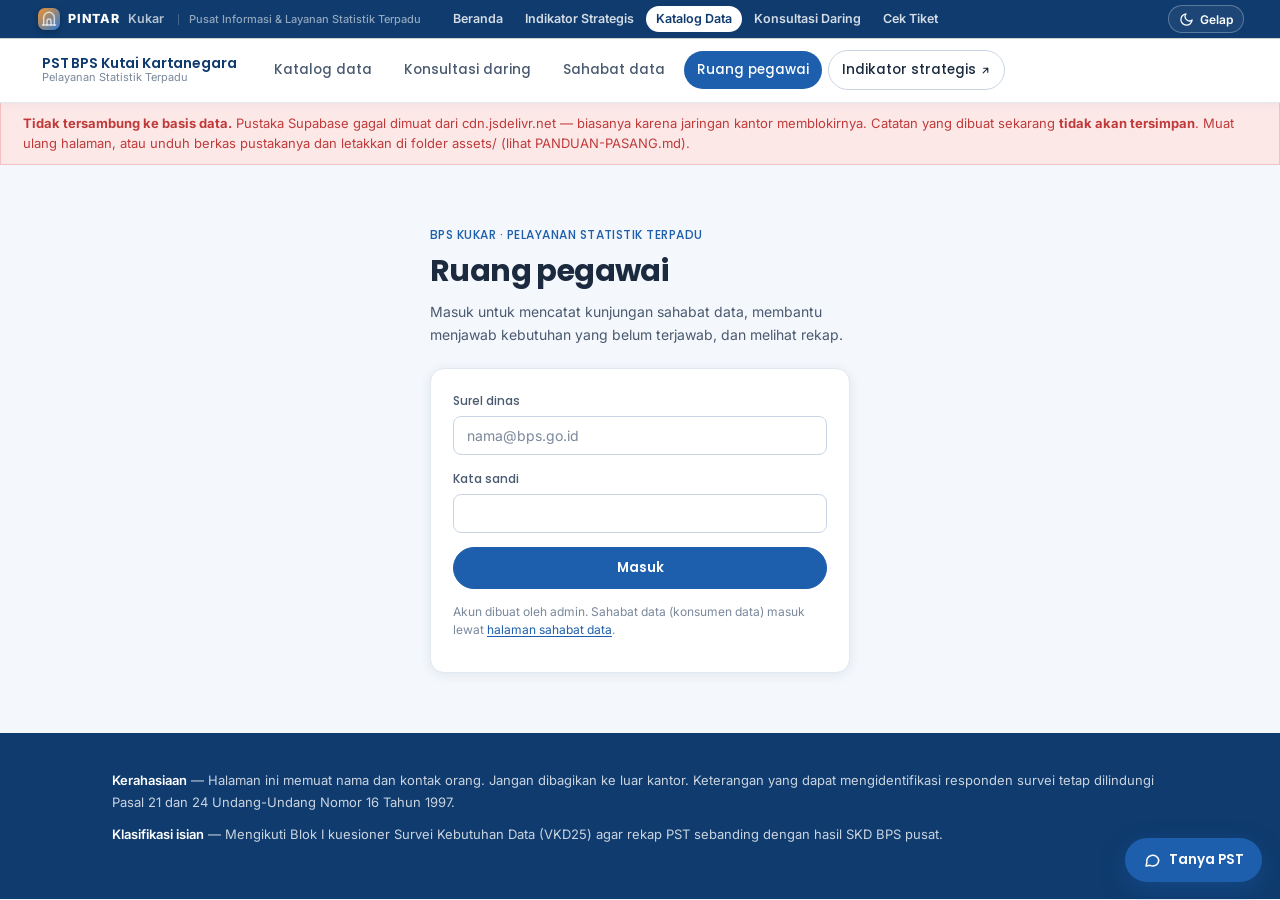
==== admin.html @ aadf6158 "Add files via upload Pembaruan 03 - PINTAR Kukar" ====
<!DOCTYPE html>
<html lang="id">
<head>
<meta charset="UTF-8">
<meta name="viewport" content="width=device-width, initial-scale=1">
<meta name="robots" content="noindex">
<title>Ruang Pegawai PST — BPS Kukar</title>
<link rel="icon" href="data:image/svg+xml,<svg xmlns='http://www.w3.org/2000/svg' viewBox='0 0 100 100'><rect width='100' height='100' rx='20' fill='%2316181C'/><rect x='22' y='26' width='56' height='13' rx='3' fill='%232F5FA8'/><rect x='22' y='44' width='56' height='13' rx='3' fill='%236B8FC9'/><rect x='22' y='62' width='36' height='13' rx='3' fill='%23A9BEDD'/></svg>">
<link rel="preconnect" href="https://fonts.googleapis.com">
<link rel="preconnect" href="https://fonts.gstatic.com" crossorigin>
<link rel="stylesheet" href="https://fonts.googleapis.com/css2?family=Poppins:wght@500;600;700&family=Inter:wght@400;500;600&family=JetBrains+Mono:wght@400;500&display=swap">
<script src="assets/pintar.js" data-situs="pegawai"></script>
<link rel="stylesheet" href="assets/theme.css">
<style>
.tabs { display:flex; gap:4px; background:var(--panel); border:1px solid var(--line); border-radius:999px; padding:4px; margin:22px 0 22px; flex-wrap:wrap; box-shadow:var(--bayang); width:fit-content; max-width:100%; }
.tabs button {
  font-family:var(--f-disp); font-size:13px; font-weight:500; padding:8px 16px; border-radius:999px;
  background:transparent; border:0; color:var(--ink-2); cursor:pointer; transition:.15s; white-space:nowrap;
}
.tabs button:hover { color:var(--biru); background:var(--biru-wash); }
.tabs button[aria-selected="true"] { color:#fff; background:var(--biru); font-weight:600; }
.panel[hidden] { display:none; }

.cocok { border:1px solid var(--line); border-radius:var(--r-s); background:var(--sunk); margin-top:8px; overflow:hidden; }
.cocok__i { padding:10px 12px; border-bottom:1px solid var(--line); font-size:13px; display:flex; gap:10px; align-items:baseline; flex-wrap:wrap; background:var(--panel); }
.cocok__i:last-child { border-bottom:0; }
.cocok__n { font-weight:600; color:var(--ink); }
.cocok__a { font-size:12px; color:var(--biru); font-weight:500; text-decoration:none; }
.cocok__a:hover { text-decoration:underline; }
.cocok__meta { font-size:11px; color:var(--ink-3); }
.chips { display:flex; flex-wrap:wrap; gap:6px; margin-top:7px; }
.chip { display:inline-flex; gap:6px; align-items:center; font-size:12.5px; border:1px solid var(--line-2); border-radius:999px; padding:4px 10px; background:var(--biru-wash); color:var(--biru-tua); }
.chip button { background:none; border:0; color:var(--ink-3); cursor:pointer; font-size:14px; line-height:1; padding:0; }
.chip button:hover { color:var(--s-tidak); }

.tiketbox { border:1px solid #BFE6CD; background:var(--s-ada-bg); border-radius:var(--r); padding:20px 22px; margin-bottom:18px; box-shadow:var(--bayang); }
.tiketbox .k { font-family:var(--f-mono); font-size:1.6rem; font-weight:500; color:var(--s-ada); letter-spacing:.04em; }
.tiketbox p { margin:6px 0 0; font-size:13px; color:var(--s-ada); }

.qa { border:1px solid var(--line); background:var(--panel); border-radius:var(--r); margin-bottom:12px; box-shadow:var(--bayang); overflow:hidden; }
.qa__h { padding:14px 16px; cursor:pointer; display:flex; gap:12px; align-items:flex-start; }
.qa__h:hover { background:var(--sunk); }
.qa__t { font-weight:600; font-size:14.5px; color:var(--ink); flex:1; line-height:1.4; }
.qa__m { font-size:11.5px; color:var(--ink-3); margin-top:4px; font-weight:400; }
.qa__b { display:none; padding:0 16px 16px; border-top:1px solid var(--line); }
.qa.is-open .qa__b { display:block; }
.jwb { border-left:3px solid var(--line-2); border-radius:0 var(--r-s) var(--r-s) 0; padding:11px 14px; margin-top:12px; font-size:13.5px; color:var(--ink-2); background:var(--sunk); }
.jwb.is-best { border-left-color:var(--s-ada); background:var(--s-ada-bg); }
.jwb__m { font-size:11.5px; color:var(--ink-3); margin-bottom:5px; }

.bar { display:flex; align-items:center; gap:10px; margin-bottom:7px; font-size:13px; }
.bar__l { width:210px; flex-shrink:0; color:var(--ink-2); overflow:hidden; text-overflow:ellipsis; white-space:nowrap; }
.bar__t { flex:1; background:var(--sunk); height:14px; border-radius:999px; position:relative; overflow:hidden; }
.bar__f { background:linear-gradient(90deg,var(--biru),var(--biru-2)); height:100%; border-radius:999px; }
.bar__n { font-size:12px; color:var(--ink-3); width:34px; text-align:right; font-variant-numeric:tabular-nums; }

.rank { display:flex; align-items:center; gap:14px; padding:14px 18px; border-bottom:1px solid var(--line); }
.rank:last-child { border-bottom:0; }
.rank__no { font-family:var(--f-disp); font-size:1.3rem; font-weight:700; color:var(--ink-3); width:30px; font-variant-numeric:tabular-nums; }
.rank__nm { flex:1; }
.rank__nm b { display:block; color:var(--ink); font-size:14.5px; font-family:var(--f-disp); font-weight:600; }
.rank__nm span { font-size:11.5px; color:var(--ink-3); }
.rank__p { font-family:var(--f-disp); font-size:1.4rem; font-weight:700; color:var(--biru); font-variant-numeric:tabular-nums; }
.rank:nth-child(1) .rank__no { color:var(--oranye); }
.rank:nth-child(1) .rank__p { color:var(--oranye); }

.masuk { max-width:420px; margin:60px auto; }
.kon { border:1px solid var(--line); background:var(--panel); border-radius:var(--r); box-shadow:var(--bayang); padding:13px 15px; margin-bottom:10px; cursor:pointer; display:grid; grid-template-columns:1fr auto; gap:6px 12px; transition:.15s; }
.kon:hover { border-color:var(--biru); }
.kon.is-on { border-color:var(--biru); box-shadow:0 0 0 3px var(--biru-wash); }
.kon__w { font-family:var(--f-disp); font-size:12.5px; color:var(--biru-tua); font-weight:600; }
.kon__n { font-size:14px; font-weight:600; }
.kon__m { font-size:12px; color:var(--ink-3); grid-column:1/-1; }
@media (max-width:700px){ .bar__l { width:120px; } }

/* ---- tab Indikator (penyunting isi situs indikator strategis) ---- */
.ind-wrap { display:grid; grid-template-columns:240px minmax(0,1fr); gap:14px; align-items:start; }
.ind-wrap > * { min-width:0; }
.ind-nav { display:flex; flex-direction:column; gap:2px; margin-top:12px; }
.ind-nav__grup { font-family:var(--f-disp); font-size:11px; font-weight:600; letter-spacing:.05em; text-transform:uppercase; color:var(--ink-3); margin:10px 0 4px; }
.ind-nav__b { text-align:left; background:transparent; border:0; border-radius:8px; padding:7px 10px; font:500 13px var(--f-ui); color:var(--ink-2); cursor:pointer; }
.ind-nav__b:hover { background:var(--sunk); color:var(--ink); }
.ind-nav__b.is-on { background:var(--biru); color:#fff; font-weight:600; }
.ind-tbl td { padding:6px 6px; vertical-align:top; }
.ind-tbl th { padding:8px 6px; }
.ind-tbl .ind-in { min-width:110px; padding:6px 8px; font-size:13px; }
.ind-tbl textarea.ind-in { min-width:220px; min-height:54px; }
.ind-tbl .ind-in--angka { min-width:84px; text-align:right; font-variant-numeric:tabular-nums; }
.ind-tbl select.ind-in { min-width:110px; padding-right:28px; background-position:calc(100% - 12px) 13px,calc(100% - 7px) 13px; }
.ind-no { color:var(--ink-3); font-size:12px; font-variant-numeric:tabular-nums; padding-top:12px !important; }
.ind-aksi { white-space:nowrap; }
.ind-aksi button { width:26px; height:26px; border-radius:6px; border:1px solid var(--line-2); background:var(--panel); color:var(--ink-2); cursor:pointer; margin-right:3px; font-size:13px; line-height:1; }
.ind-aksi button:hover { border-color:var(--biru); color:var(--biru); }
.ind-aksi button:last-child:hover { border-color:var(--s-tidak); color:var(--s-tidak); }
.ind-warna { display:inline-flex; align-items:center; gap:6px; }
.ind-warna input { width:36px; height:30px; padding:2px; border:1px solid var(--line-2); border-radius:6px; background:var(--panel); }
.ind-warna code { font-size:11px; color:var(--ink-3); }
.ind-baris { display:flex; gap:12px; align-items:flex-start; padding:12px 0; border-bottom:1px solid var(--line); }
.ind-baris .ind-no { padding-top:26px !important; width:22px; }
.ind-pas { display:grid; gap:6px; }
.ind-pas__b { display:grid; grid-template-columns:1fr 1.4fr 26px; gap:6px; align-items:start; }
.ind-pas__b button { width:26px; height:26px; border-radius:6px; border:1px solid var(--line-2); background:var(--panel); color:var(--ink-2); cursor:pointer; }
.ind-pas__b textarea.ind-in { min-height:44px; }
.ind-simpan { position:sticky; bottom:12px; z-index:5; background:var(--panel); border:1px solid var(--line); border-radius:var(--r); padding:12px 176px 12px 16px; margin-top:14px; box-shadow:var(--bayang-2); display:flex; gap:10px; align-items:center; flex-wrap:wrap; }
.ind-simpan input { flex:1; min-width:220px; }
.ind-kotor { font-size:12px; color:var(--s-mohon); font-weight:600; }
.ind-riw { display:grid; grid-template-columns:44px 1fr auto; gap:10px; align-items:center; padding:9px 0; border-bottom:1px solid var(--line); font-size:13px; }
.ind-riw span { color:var(--ink-2); font-size:12.5px; }
.ind-riw i { color:var(--ink-3); }
@media (max-width:900px){ .ind-wrap { grid-template-columns:minmax(0,1fr); } .ind-nav { flex-direction:row; flex-wrap:wrap; } .ind-nav__grup { flex-basis:100%; } .ind-simpan { padding-right:16px; bottom:70px; } }
</style>
</head>
<body>
<div id="navbar"></div>
<div id="spanduk"></div>

<div class="wrap wrap--wide">

  <!-- ============ LOGIN ============ -->
  <section id="scMasuk" hidden>
    <div class="masuk">
      <div class="head" style="padding:0 0 22px">
        <div class="head__kicker">BPS Kukar · Pelayanan Statistik Terpadu</div>
        <h1 style="font-size:1.9rem">Ruang pegawai</h1>
        <p style="font-size:14px">Masuk untuk mencatat kunjungan sahabat data, membantu menjawab kebutuhan yang belum terjawab, dan melihat rekap.</p>
      </div>
      <div class="card">
        <div id="msgMasuk"></div>
        <form id="formMasuk">
          <div class="field"><label class="fl" for="mEmail">Surel dinas</label>
            <input type="email" id="mEmail" required autocomplete="username" placeholder="nama@bps.go.id"></div>
          <div class="field"><label class="fl" for="mSandi">Kata sandi</label>
            <input type="password" id="mSandi" required autocomplete="current-password"></div>
          <button class="btn" style="width:100%" type="submit">Masuk</button>
        </form>
        <p class="field__hint" style="margin-top:14px">Akun dibuat oleh admin. Sahabat data (konsumen data) masuk lewat <a class="lnk" href="sahabat.html">halaman sahabat data</a>.</p>
      </div>
    </div>
  </section>

  <!-- ============ RUANG PEGAWAI ============ -->
  <section id="scRuang" hidden>
    <header class="head" style="padding:34px 0 0">
      <div class="head__kicker">Pelayanan Statistik Terpadu · <span id="hariIni"></span></div>
      <h1 style="font-size:2.1rem">Ruang pegawai</h1>
    </header>

    <div class="tabs" role="tablist">
      <button role="tab" data-p="pCatat"   aria-selected="true">Catat kunjungan</button>
      <button role="tab" data-p="pTiket"   aria-selected="false">Daftar tiket</button>
      <button role="tab" data-p="pTanya"   aria-selected="false">Papan tanya</button>
      <button role="tab" data-p="pKonsul"  aria-selected="false">Konsultasi daring</button>
      <button role="tab" data-p="pIndikator" aria-selected="false">Indikator</button>
      <button role="tab" data-p="pRekap"   aria-selected="false">Rekap kebutuhan</button>
      <button role="tab" data-p="pPeringkat" aria-selected="false">Peringkat petugas</button>
      <button role="tab" data-p="pProfil"  aria-selected="false">Profil saya</button>
    </div>

    <!-- ---- catat kunjungan ---- -->
    <div class="panel" id="pCatat">
      <div id="hasilTiket"></div>
      <div id="msgCatat"></div>
      <form id="formCatat">
        <div class="grid grid--2">
          <div class="card">
            <div class="card__title">Kebutuhan sahabat data</div>
            <div class="field">
              <label class="fl" for="cKebutuhan">Apa yang diminta</label>
              <textarea id="cKebutuhan" required placeholder="Tulis apa adanya, misal: minta jumlah penduduk miskin per kecamatan tahun 2024 untuk skripsi"></textarea>
              <div class="field__hint">Ketik di sini — katalog akan menampilkan ragam data yang cocok beserta status dan tautannya.</div>
            </div>
            <div id="cocokan"></div>
            <div class="field" style="margin-top:14px">
              <label class="fl">Ragam data yang dirujuk</label>
              <div class="chips" id="chipKatalog"></div>
              <div class="field__hint" id="chipKosong">Klik “rujuk” pada hasil pencocokan di atas untuk menandai ragam datanya.</div>
            </div>
            <div class="field">
              <label class="fl" for="cLayanan">Jenis layanan yang digunakan</label>
              <div class="checks" id="cLayanan"></div>
            </div>
            <div class="grid grid--2" style="gap:12px">
              <div class="field"><label class="fl" for="cStatus">Hasil pelayanan</label>
                <select id="cStatus"></select></div>
              <div class="field"><label class="fl" for="cSarana">Sarana layanan</label>
                <select id="cSarana"></select></div>
            </div>
            <div class="field"><label class="fl" for="cHasil">Catatan petugas</label>
              <textarea id="cHasil" style="min-height:60px" placeholder="Apa yang sudah diberikan atau dijelaskan, atau apa yang masih kurang"></textarea></div>
            <label style="display:flex;gap:8px;align-items:flex-start;font-size:13px;color:var(--ink-2)">
              <input type="checkbox" id="cSurat" style="margin-top:3px;width:auto"> Memerlukan surat permintaan resmi
            </label>
          </div>

          <div class="card">
            <div class="card__title">Profil sahabat data</div>
            <div class="field"><label class="fl" for="cNama">Nama</label><input type="text" id="cNama" required></div>
            <div class="grid grid--2" style="gap:12px">
              <div class="field"><label class="fl" for="cHp">Nomor HP</label>
                <input type="tel" id="cHp" placeholder="08xxxxxxxxxx">
                <div class="field__hint">Dipakai sahabat data untuk memeriksa status tiketnya.</div></div>
              <div class="field"><label class="fl" for="cEmail">Surel</label><input type="email" id="cEmail"></div>
            </div>
            <div class="grid grid--2" style="gap:12px">
              <div class="field"><label class="fl" for="cJk">Jenis kelamin</label><select id="cJk"></select></div>
              <div class="field"><label class="fl" for="cPendidikan">Pendidikan tertinggi</label><select id="cPendidikan"></select></div>
            </div>
            <div class="field"><label class="fl" for="cPekerjaan">Pekerjaan utama</label><select id="cPekerjaan"></select></div>
            <div class="field"><label class="fl" for="cKategori">Kategori instansi</label><select id="cKategori"></select></div>
            <div class="field"><label class="fl" for="cInstansi">Nama instansi / kampus</label><input type="text" id="cInstansi"></div>
            <div class="field"><label class="fl" for="cPemanfaatan">Pemanfaatan utama</label><select id="cPemanfaatan"></select></div>
          </div>
        </div>

        <div class="btnrow" style="margin-top:16px">
          <button class="btn" type="submit" id="btnSimpan">Simpan &amp; terbitkan kode tiket</button>
          <button class="btn btn--ghost" type="reset">Kosongkan</button>
        </div>
      </form>
    </div>

    <!-- ---- daftar tiket ---- -->
    <div class="panel" id="pTiket" hidden>
      <div class="btnrow" style="margin-bottom:14px">
        <select id="fStatus" style="width:auto;min-width:210px"></select>
        <input type="search" id="fCari" placeholder="Cari nama, instansi, kebutuhan, kode tiket" style="width:auto;flex:1;min-width:220px">
      </div>
      <div id="msgTiket"></div>
      <div class="card" style="padding:0"><div class="tbl-scroll"><table class="tbl" id="tblTiket"></table></div></div>
      <div id="detailTiket" style="margin-top:14px"></div>
    </div>

    <!-- ---- papan tanya ---- -->
    <div class="panel" id="pTanya" hidden>
      <div class="grid grid--2" style="align-items:start">
        <div>
          <h2 class="sec">Pertanyaan yang menunggu jawaban</h2>
          <p class="sec__note">Kebutuhan yang tidak bisa dijawab di meja PST diangkat ke sini. Menjawab dan mendapat tanda “paling membantu” menambah poin keaktifan.</p>
          <div id="daftarTanya"></div>
        </div>
        <div class="card">
          <div class="card__title">Angkat pertanyaan baru</div>
          <div id="msgTanya"></div>
          <form id="formTanya">
            <div class="field"><label class="fl" for="tJudul">Pertanyaannya</label>
              <input type="text" id="tJudul" required placeholder="Apakah ada data panjang jalan per desa?"></div>
            <div class="field"><label class="fl" for="tIsi">Latar belakang</label>
              <textarea id="tIsi" placeholder="Siapa yang meminta, untuk apa, dan apa yang sudah dicoba"></textarea></div>
            <div class="field"><label class="fl" for="tTopik">Topik</label><select id="tTopik"></select></div>
            <div class="field"><label class="fl" for="tTiket">Kaitkan dengan tiket</label><select id="tTiket"></select></div>
            <button class="btn" type="submit" style="width:100%">Kirim ke papan</button>
          </form>
        </div>
      </div>
    </div>

    <!-- ---- konsultasi daring ---- -->
    <div class="panel" id="pKonsul" hidden>
      <div class="grid grid--2" style="align-items:start">
        <div>
          <div class="btnrow" style="margin-bottom:14px">
            <select id="kfStatus" style="width:auto;min-width:220px"></select>
            <span class="countline" id="kfHitung"></span>
          </div>
          <div id="msgKon"></div>
          <div id="daftarKon"></div>
        </div>
        <div>
          <div id="detailKon"></div>
          <div class="card" id="kotakJadwalkan">
            <div class="card__title">Jadwalkan langsung (sahabat data menelepon / datang)</div>
            <div id="msgJadwalkan"></div>
            <form id="formJadwalkan">
              <div class="grid grid--2" style="gap:12px">
                <div class="field"><label class="fl" for="jNama">Nama</label><input type="text" id="jNama" required></div>
                <div class="field"><label class="fl" for="jHp">Nomor HP</label><input type="tel" id="jHp" required></div>
              </div>
              <div class="field"><label class="fl" for="jKebutuhan">Kebutuhan</label><textarea id="jKebutuhan" required style="min-height:56px"></textarea></div>
              <div class="grid grid--3" style="gap:12px">
                <div class="field"><label class="fl" for="jTopik">Topik</label><select id="jTopik"></select></div>
                <div class="field"><label class="fl" for="jTanggal">Tanggal</label><input type="date" id="jTanggal" required></div>
                <div class="field"><label class="fl" for="jJam">Jam</label><select id="jJam"></select></div>
              </div>
              <button class="btn btn--sm" type="submit">Simpan permintaan</button>
              <div class="field__hint" style="margin-top:8px">Pegawai boleh menjadwalkan untuk hari ini sekalipun (sahabat data paling cepat besok); aturan hari kerja dan jam sesi tetap berlaku. Narasumber ditetapkan setelah tersimpan.</div>
            </form>
          </div>
        </div>
      </div>
    </div>

    <!-- ---- indikator strategis ---- -->
    <div class="panel" id="pIndikator" hidden>
      <h2 class="sec">Isi situs Indikator Strategis</h2>
      <p class="sec__note">Semua angka, grafik, dan teks di situs <a class="lnk" href="/indikator-strategis-bpskukar/" target="_blank" rel="noopener">Indikator Strategis Kukar</a> disunting di sini.
        Perubahan diterbitkan begitu disimpan; setiap simpanan menjadi versi yang bisa dipulihkan.</p>
      <div class="ind-wrap">
        <aside class="card" style="padding:14px 14px 10px">
          <div id="indStatus"></div>
          <div class="ind-nav" id="indNav"></div>
          <div class="btnrow" style="margin-top:14px;gap:6px">
            <button type="button" class="btn btn--ghost btn--sm" id="indPratinjau" title="Buka situs indikator dengan isi yang sedang disunting (belum terbit)">Pratinjau</button>
            <button type="button" class="btn btn--ghost btn--sm" id="indRiwayatBtn">Riwayat versi</button>
            <button type="button" class="btn btn--ghost btn--sm" id="indAwal" title="Muat isi dari assets/data.js situs indikator">Muat dari berkas awal</button>
            <button type="button" class="btn btn--ghost btn--sm" id="indUnduh">Unduh JSON</button>
            <label class="btn btn--ghost btn--sm" style="cursor:pointer">Unggah JSON<input type="file" id="indUnggah" accept="application/json,.json" hidden></label>
          </div>
        </aside>
        <div>
          <div id="indMsg"></div>
          <div id="indRiwayat" class="card" hidden style="margin-bottom:14px"></div>
          <div class="card" id="indEditor"><div class="empty">Memuat…</div></div>
          <div class="ind-simpan">
            <input type="text" id="indCatatan" placeholder="Catatan perubahan (mis. koreksi P0 2025 sesuai rilis Juli)" maxlength="300">
            <span class="ind-kotor" id="indKotor" hidden>Ada perubahan belum disimpan</span>
            <button type="button" class="btn btn--ghost btn--sm" id="indBatal">Buang perubahan</button>
            <button type="button" class="btn btn--sm" id="indSimpan" disabled>Simpan &amp; terbitkan</button>
          </div>
        </div>
      </div>
    </div>

    <!-- ---- profil saya ---- -->
    <div class="panel" id="pProfil" hidden>
      <div class="grid grid--2" style="align-items:start">
        <div class="card">
          <div class="card__title">Keahlian & sarana konsultasi</div>
          <p class="sec__note">Dipakai untuk menyarankan narasumber saat ada permintaan konsultasi. Tautan Zoom pribadi (Personal Meeting Room) otomatis terisi saat Anda ditetapkan sebagai narasumber.</p>
          <div id="msgProfil"></div>
          <form id="formProfil">
            <div class="field"><label class="fl">Topik yang saya kuasai</label><div class="checks" id="prKeahlian"></div></div>
            <div class="field"><label class="fl" for="prZoom">Tautan Zoom pribadi</label><input type="url" id="prZoom" placeholder="https://zoom.us/j/1234567890?pwd=…">
              <div class="field__hint">Zoom → Profile → Personal Meeting ID → salin tautan undangannya.</div></div>
            <div class="grid grid--2" style="gap:12px">
              <div class="field"><label class="fl" for="prHp">Nomor HP (WhatsApp)</label><input type="tel" id="prHp"></div>
              <div class="field"><label class="fl" for="prJabatan">Jabatan</label><input type="text" id="prJabatan"></div>
            </div>
            <button class="btn btn--sm" type="submit">Simpan profil</button>
          </form>
        </div>
        <div class="card">
          <div class="card__title">Ringkasan saya</div>
          <div id="ringkasSaya"></div>
        </div>
      </div>
    </div>

    <!-- ---- rekap ---- -->
    <div class="panel" id="pRekap" hidden>
      <div class="summary" style="margin-bottom:20px">
        <div><div class="n" id="rTotal">0</div><div class="l">kunjungan tercatat</div></div>
        <div><div class="n ada" id="rSelesai">0</div><div class="l">selesai di tempat</div></div>
        <div><div class="n mohon" id="rProses">0</div><div class="l">masih berjalan</div></div>
        <div><div class="n prov" id="rBulan">0</div><div class="l">bulan ini</div></div>
      </div>
      <div class="grid grid--2" style="align-items:start">
        <div class="card"><div class="card__title">Kebutuhan data terbanyak</div><div id="rTopik"></div></div>
        <div class="card"><div class="card__title">Asal sahabat data</div><div id="rInstansi"></div></div>
        <div class="card"><div class="card__title">Tujuan pemanfaatan</div><div id="rGuna"></div></div>
        <div class="card"><div class="card__title">Jenis layanan</div><div id="rLayanan"></div></div>
        <div class="card"><div class="card__title">Kunjungan per bulan</div><div id="rBulanan"></div></div>
        <div class="card"><div class="card__title">Ragam data paling sering diminta</div><div id="rKatalog"></div></div>
      </div>
      <div class="card" style="margin-top:14px">
        <div class="card__title">Bahan penyiapan data</div>
        <div id="rSaran"></div>
      </div>
      <div class="btnrow" style="margin-top:14px">
        <button class="btn btn--ghost btn--sm" id="btnUnduh">Unduh rekap (CSV)</button>
      </div>
    </div>

    <!-- ---- peringkat ---- -->
    <div class="panel" id="pPeringkat" hidden>
      <h2 class="sec">Papan peringkat petugas PST</h2>
      <p class="sec__note">Poin dihitung dari: mencatat kunjungan (2), mengangkat pertanyaan (1), menjawab (3), jawaban ditandai paling membantu (7), menuntaskan tiket tertunda (5).</p>
      <div class="card" style="padding:0" id="papanPeringkat"></div>
    </div>
  </section>

  <footer class="colophon">
    <p><b>Kerahasiaan</b> &mdash; Halaman ini memuat nama dan kontak orang. Jangan dibagikan ke luar kantor.
      Keterangan yang dapat mengidentifikasi responden survei tetap dilindungi Pasal 21 dan 24 Undang-Undang Nomor 16 Tahun 1997.</p>
    <p><b>Klasifikasi isian</b> &mdash; Mengikuti Blok I kuesioner Survei Kebutuhan Data (VKD25) agar rekap PST sebanding dengan hasil SKD BPS pusat.</p>
  </footer>
</div>

<script src="https://cdn.jsdelivr.net/npm/@supabase/supabase-js@2/dist/umd/supabase.js"></script>
<script src="assets/config.js"></script>
<script src="assets/katalog.js"></script>
<script src="assets/cari.js"></script>
<script src="assets/pengetahuan.js"></script>
<script src="assets/app.js"></script>
<script src="assets/admin.js"></script>
<script src="assets/indikator-admin.js"></script>
<script src="assets/chat.js"></script>
</body>
</html>
---- assets/theme.css ----
/* ============================================================================
   Sistem tampilan bersama — gaya portal PST BPS (pst.bps.go.id)
   Dipakai index.html, konsultasi.html, sahabat.html, admin.html
   Nama kelas dipertahankan agar seluruh skrip tetap bekerja.
   ========================================================================== */

:root {
  /* palet BPS: biru utama, biru tua, aksen oranye & hijau dari logo */
  --biru:      #1D5FAD;
  --biru-2:    #2E7BD6;
  --biru-tua:  #0F3B6E;
  --biru-wash: #E9F1FB;
  --oranye:    #F0932B;
  --hijau:     #2E9E5B;
  --teal:      #1897A6;

  --bg:      #F4F7FB;
  --panel:   #FFFFFF;
  --sunk:    #EEF3F9;
  --line:    #E1E8F0;
  --line-2:  #C9D5E3;

  --ink:   #1B2A3F;
  --ink-2: #4A5A70;
  --ink-3: #7A889B;

  --link:      var(--biru);
  --link-wash: var(--biru-wash);

  --s-ada:      #1F8A4C; --s-ada-bg:   #E3F5EA;
  --s-mohon:    #B4690E; --s-mohon-bg: #FFF1DD;
  --s-tidak:    #C03A3A; --s-tidak-bg: #FDE8E8;
  --s-lain:     #5B6878; --s-lain-bg:  #EDF1F5;
  --s-prov:     #1D5FAD; --s-prov-bg:  #E9F1FB;

  --r:   14px;           /* radius kartu */
  --r-s: 8px;            /* radius kendali */
  --bayang:   0 2px 12px rgba(15,59,110,.08);
  --bayang-2: 0 8px 28px rgba(15,59,110,.14);

  --f-disp: "Poppins", "Inter", system-ui, sans-serif;
  --f-ui:   "Inter", "Poppins", system-ui, -apple-system, sans-serif;
  --f-mono: "JetBrains Mono", ui-monospace, Consolas, monospace;
}
@media (prefers-color-scheme: dark) { :root:not([data-theme="light"]) {
  --bg:#0F1A2A; --panel:#172436; --sunk:#1E2D42; --line:#2A3B52; --line-2:#3A4F6B;
  --ink:#E8EEF6; --ink-2:#B3C0D1; --ink-3:#8494AA;
  --biru:#5B9DE8; --biru-2:#7AB4F2; --biru-tua:#0B1E36; --biru-wash:#1B2E48;
  --link:#7AB4F2; --link-wash:#1B2E48;
  --s-ada:#5FD08F; --s-ada-bg:#173626; --s-mohon:#F0B35C; --s-mohon-bg:#3A2A10;
  --s-tidak:#F08A8A; --s-tidak-bg:#3A1C1C; --s-lain:#A3B0C2; --s-lain-bg:#25334A;
  --s-prov:#7AB4F2; --s-prov-bg:#1B2E48;
  --bayang:0 2px 12px rgba(0,0,0,.35); --bayang-2:0 8px 28px rgba(0,0,0,.5);
} }
:root[data-theme="dark"] {
  --bg:#0F1A2A; --panel:#172436; --sunk:#1E2D42; --line:#2A3B52; --line-2:#3A4F6B;
  --ink:#E8EEF6; --ink-2:#B3C0D1; --ink-3:#8494AA;
  --biru:#5B9DE8; --biru-2:#7AB4F2; --biru-tua:#0B1E36; --biru-wash:#1B2E48;
  --link:#7AB4F2; --link-wash:#1B2E48;
  --s-ada:#5FD08F; --s-ada-bg:#173626; --s-mohon:#F0B35C; --s-mohon-bg:#3A2A10;
  --s-tidak:#F08A8A; --s-tidak-bg:#3A1C1C; --s-lain:#A3B0C2; --s-lain-bg:#25334A;
  --s-prov:#7AB4F2; --s-prov-bg:#1B2E48;
  --bayang:0 2px 12px rgba(0,0,0,.35); --bayang-2:0 8px 28px rgba(0,0,0,.5);
}

* { box-sizing: border-box; }
[hidden] { display:none !important; }
body {
  margin:0; background:var(--bg); color:var(--ink); font-family:var(--f-ui);
  font-size:15px; line-height:1.6; -webkit-font-smoothing:antialiased;
}
.wrap { max-width:1100px; margin-inline:auto; padding-inline:22px; }
.wrap--wide { max-width:1240px; }
a { color:var(--link); }

/* ---------------- bilah navigasi (putih, logo kiri, tombol pil) ---------------- */
.nav { background:var(--panel); box-shadow:0 1px 0 var(--line), 0 2px 10px rgba(15,59,110,.05); position:sticky; top:var(--pintar-h, 0px); z-index:40; }
.nav__in {
  max-width:1240px; margin-inline:auto; padding:0 22px;
  display:flex; align-items:center; gap:6px; min-height:64px; flex-wrap:wrap;
}
.nav__brand {
  display:flex; align-items:center; gap:10px; margin-right:18px; text-decoration:none; color:var(--ink);
}
.nav__brand img { height:36px; width:auto; display:block; }
.nav__brand b { font-family:var(--f-disp); font-weight:600; font-size:14px; letter-spacing:-.01em; line-height:1.15; display:block; color:var(--biru-tua); }
.nav__brand span { font-size:11px; color:var(--ink-3); display:block; line-height:1.2; }
.nav a:not(.nav__brand) {
  font-family:var(--f-disp); font-size:13.5px; font-weight:500; color:var(--ink-2); text-decoration:none;
  padding:8px 13px; border-radius:999px; white-space:nowrap; transition:.15s;
}
.nav a:not(.nav__brand):hover { color:var(--biru); background:var(--biru-wash); }
.nav a[aria-current="page"] { background:var(--biru); color:#fff; }
.nav a.nav__luar { border:1px solid var(--line-2); color:var(--ink); display:inline-flex; align-items:center; gap:4px; }
.nav a.nav__luar:hover { border-color:var(--oranye); color:var(--oranye); background:#FFF1DD; }
:root[data-theme="dark"] .nav a.nav__luar:hover { background:#3A2415; }
.nav__right { margin-left:auto; display:flex; align-items:center; gap:10px; }
.nav__who { font-size:12.5px; color:var(--ink-3); }

/* ---------------- hero portal (gradasi biru) ---------------- */
.hero {
  background:linear-gradient(120deg, var(--biru-tua) 0%, var(--biru) 55%, var(--biru-2) 100%);
  color:#fff; position:relative; overflow:hidden;
}
.hero::after {
  content:""; position:absolute; right:-120px; top:-120px; width:420px; height:420px; border-radius:50%;
  background:radial-gradient(circle at 30% 30%, rgba(255,255,255,.18), rgba(255,255,255,0) 65%);
  pointer-events:none;
}
.hero__in { max-width:1100px; margin-inline:auto; padding:52px 22px 56px; position:relative; }
.hero .head__kicker, .hero .head .head__kicker { color:rgba(255,255,255,.75); }
.hero h1, .hero .head h1 { color:#fff; }
.hero p, .hero .head p { color:rgba(255,255,255,.88); }
.hero .head b { color:#fff; }
.hero--tipis .hero__in { padding:34px 22px 66px; }

/* ---------------- kepala halaman ---------------- */
.head { padding:42px 0 26px; }
.head__kicker {
  font-family:var(--f-disp); font-size:12px; font-weight:500; letter-spacing:.04em; text-transform:uppercase;
  color:var(--biru); margin-bottom:10px;
}
.head h1 {
  font-family:var(--f-disp); font-weight:700; font-size:clamp(1.8rem,4.2vw,2.5rem);
  line-height:1.15; letter-spacing:-.02em; margin:0 0 12px; text-wrap:balance;
}
.head p { margin:0; max-width:66ch; color:var(--ink-2); font-size:15.5px; }

h2.sec { font-family:var(--f-disp); font-weight:600; font-size:1.3rem; letter-spacing:-.01em; margin:0 0 4px; }
.sec__note { color:var(--ink-3); font-size:13.5px; margin:0 0 18px; max-width:70ch; }

/* ---------------- kartu & panel ---------------- */
.card { background:var(--panel); border:1px solid var(--line); border-radius:var(--r); padding:22px; box-shadow:var(--bayang); }
.card + .card { margin-top:14px; }
.card__title {
  font-family:var(--f-disp); font-size:12px; font-weight:600; letter-spacing:.04em; text-transform:uppercase;
  color:var(--biru); margin-bottom:14px;
}
.grid { display:grid; gap:14px; }
.grid--2 { grid-template-columns:repeat(auto-fit,minmax(300px,1fr)); }
.grid--3 { grid-template-columns:repeat(auto-fit,minmax(230px,1fr)); }

/* kartu layanan ala portal PST */
.layanan { display:grid; grid-template-columns:repeat(auto-fit,minmax(220px,1fr)); gap:14px; }
.layanan a {
  background:var(--panel); border:1px solid var(--line); border-radius:var(--r); padding:20px 18px 18px;
  text-decoration:none; color:var(--ink); box-shadow:var(--bayang); display:block; transition:.18s;
}
.layanan a:hover { transform:translateY(-3px); box-shadow:var(--bayang-2); border-color:var(--biru-wash); }
.layanan__ikon {
  width:46px; height:46px; border-radius:12px; display:grid; place-items:center; margin-bottom:12px;
  background:var(--biru-wash); color:var(--biru);
}
.layanan__ikon svg { width:22px; height:22px; }
.layanan__ikon.oranye { background:#FFF1DD; color:var(--oranye); }
.layanan__ikon.hijau  { background:#E3F5EA; color:var(--hijau); }
.layanan__ikon.teal   { background:#E0F4F6; color:var(--teal); }
.layanan b { font-family:var(--f-disp); font-weight:600; font-size:15px; display:block; margin-bottom:4px; }
.layanan span { font-size:13px; color:var(--ink-2); line-height:1.5; display:block; }

/* ---------------- angka ringkas (kartu-kartu terpisah) ---------------- */
.summary { display:grid; grid-template-columns:repeat(4,1fr); gap:12px; }
.summary > div {
  background:var(--panel); border:1px solid var(--line); border-radius:var(--r); padding:16px 18px;
  box-shadow:var(--bayang); border-top:4px solid var(--biru);
}
.summary > div:nth-child(2) { border-top-color:var(--hijau); }
.summary > div:nth-child(3) { border-top-color:var(--oranye); }
.summary > div:nth-child(4) { border-top-color:var(--teal); }
.summary .n {
  font-family:var(--f-disp); font-size:2rem; font-weight:700; line-height:1;
  letter-spacing:-.02em; font-variant-numeric:tabular-nums; color:var(--biru-tua);
}
.summary .l { font-size:12.5px; color:var(--ink-3); margin-top:6px; line-height:1.35; }
.summary .n.ada{color:var(--s-ada)} .summary .n.mohon{color:var(--s-mohon)}
.summary .n.tidak{color:var(--s-tidak)} .summary .n.prov{color:var(--s-prov)}

/* ---------------- kendali form ---------------- */
label.fl {
  display:block; font-family:var(--f-disp); font-size:12px; font-weight:500; color:var(--ink-2); margin:0 0 6px;
}
input[type=text], input[type=email], input[type=password], input[type=tel],
input[type=search], input[type=date], input[type=number], input[type=url], select, textarea {
  width:100%; padding:10px 13px; font-family:var(--f-ui); font-size:14px;
  color:var(--ink); background:var(--panel); border:1px solid var(--line-2); border-radius:var(--r-s);
  transition:border-color .15s, box-shadow .15s;
}
textarea { min-height:84px; resize:vertical; line-height:1.55; }
select { appearance:none; background-image:linear-gradient(45deg,transparent 50%,var(--ink-3) 50%),linear-gradient(135deg,var(--ink-3) 50%,transparent 50%);
  background-position:calc(100% - 16px) 18px,calc(100% - 11px) 18px; background-size:5px 5px,5px 5px; background-repeat:no-repeat; padding-right:34px; }
input:focus, select:focus, textarea:focus { outline:none; border-color:var(--biru); box-shadow:0 0 0 3px var(--biru-wash); }
input::placeholder, textarea::placeholder { color:var(--ink-3); }
.field { margin-bottom:14px; }
.field__hint { font-size:12px; color:var(--ink-3); margin-top:5px; line-height:1.45; }
.checks { display:flex; flex-wrap:wrap; gap:6px; }
.checks label {
  display:inline-flex; align-items:center; gap:6px; font-size:13px; color:var(--ink-2);
  border:1px solid var(--line-2); border-radius:999px; padding:6px 12px; cursor:pointer; user-select:none; background:var(--panel);
}
.checks label:has(input:checked) { border-color:var(--biru); background:var(--biru-wash); color:var(--biru-tua); font-weight:500; }
.checks input { accent-color:var(--biru); margin:0; }

/* ---------------- tombol (pil biru) ---------------- */
.btn {
  font-family:var(--f-disp); font-size:13.5px; font-weight:600; padding:10px 20px; border-radius:999px;
  background:var(--biru); color:#fff; border:1px solid var(--biru); cursor:pointer;
  transition:.15s; text-decoration:none; display:inline-block; text-align:center;
}
.btn:hover { background:var(--biru-2); border-color:var(--biru-2); color:#fff; box-shadow:0 4px 14px rgba(29,95,173,.28); }
.btn:disabled { opacity:.45; cursor:not-allowed; box-shadow:none; }
.btn--ghost { background:var(--panel); color:var(--biru); border-color:var(--line-2); }
.btn--ghost:hover { background:var(--biru-wash); color:var(--biru-tua); border-color:var(--biru); box-shadow:none; }
.btn--sm { font-size:12.5px; padding:6px 14px; font-weight:500; }
.btn--danger { background:var(--panel); color:var(--s-tidak); border-color:var(--s-tidak); }
.btn--danger:hover { background:var(--s-tidak-bg); color:var(--s-tidak); border-color:var(--s-tidak); box-shadow:none; }
.btnrow { display:flex; gap:8px; flex-wrap:wrap; align-items:center; }

/* ---------------- lencana ---------------- */
.pill { display:inline-block; font-family:var(--f-disp); font-size:11px; font-weight:600; padding:3px 10px; border-radius:999px; white-space:nowrap; }
.pill.ada{background:var(--s-ada-bg);color:var(--s-ada)}
.pill.mohon{background:var(--s-mohon-bg);color:var(--s-mohon)}
.pill.tidak{background:var(--s-tidak-bg);color:var(--s-tidak)}
.pill.lain{background:var(--s-lain-bg);color:var(--s-lain)}
.pill.prov{background:var(--s-prov-bg);color:var(--s-prov)}
.tag {
  display:inline-block; font-size:11px; color:var(--ink-3); border:1px solid var(--line-2); border-radius:999px; padding:1px 8px; margin-right:4px;
}
.kode {
  font-family:var(--f-mono); font-size:12.5px; letter-spacing:.03em; font-weight:500;
  background:var(--biru-wash); border:1px solid transparent; border-radius:6px; padding:2px 8px; color:var(--biru-tua);
}

/* ---------------- tabel ---------------- */
.tbl-scroll { overflow-x:auto; border-radius:var(--r-s); }
table.tbl { width:100%; border-collapse:collapse; font-size:13.5px; }
table.tbl th {
  text-align:left; font-family:var(--f-disp); font-size:11.5px; letter-spacing:.03em;
  text-transform:uppercase; color:var(--ink-2); font-weight:600; background:var(--sunk);
  padding:10px 12px; white-space:nowrap;
}
table.tbl th:first-child { border-radius:var(--r-s) 0 0 0; } table.tbl th:last-child { border-radius:0 var(--r-s) 0 0; }
table.tbl td { border-bottom:1px solid var(--line); padding:11px 12px; vertical-align:top; color:var(--ink-2); }
table.tbl tr:hover td { background:var(--sunk); }
table.tbl td b { color:var(--ink); font-weight:600; }

/* ---------------- pesan ---------------- */
.msg { padding:11px 14px; font-size:13.5px; border:1px solid var(--line-2); border-radius:var(--r-s); margin-bottom:14px; line-height:1.5; }
.msg--ok { border-color:#BFE6CD; background:var(--s-ada-bg); color:var(--s-ada); }
.msg--err { border-color:#F3C1C1; background:var(--s-tidak-bg); color:var(--s-tidak); }
.msg--warn { border-color:#F5D9A8; background:var(--s-mohon-bg); color:var(--s-mohon); }
.msg--info { border-color:#BFD6F2; background:var(--link-wash); color:var(--biru-tua); }
.empty { padding:40px 20px; text-align:center; color:var(--ink-3); font-size:14.5px; }

/* ---------------- kaki halaman (biru tua, selebar layar) ---------------- */
.colophon {
  margin-top:56px; width:100vw; margin-left:calc(50% - 50vw); background:var(--biru-tua); color:rgba(255,255,255,.78);
  padding:36px 0 44px; font-size:13px; line-height:1.7;
}
.colophon > p { max-width:1100px; margin:0 auto 10px; padding-inline:22px; }
.colophon b { color:#fff; font-weight:600; }
.colophon a, .colophon a:visited { color:#fff; text-underline-offset:2px; }
a.lnk, table.tbl td a, .msg a, .jwb a, .qa__b a, .riw a { color:var(--link); text-underline-offset:2px; word-break:break-all; }

.sr { position:absolute; width:1px; height:1px; overflow:hidden; clip:rect(0 0 0 0); white-space:nowrap; }
@media (max-width:780px){
  .summary { grid-template-columns:repeat(2,1fr); }
  .nav__in { min-height:56px; padding-top:8px; padding-bottom:8px; }
  .nav__brand { flex-basis:100%; margin-right:0; }
  .nav__brand > span > span { display:none; }
  .nav a:not(.nav__brand) { font-size:12.5px; padding:6px 11px; }
}
@media (prefers-reduced-motion: reduce){ * { transition-duration:.01ms !important; } }

/* ---------------- asisten PST (chatbot) ---------------- */
.cb { position:fixed; right:18px; bottom:18px; z-index:50; font-family:var(--f-ui); }
.cb__tombol {
  display:inline-flex; align-items:center; gap:8px; background:var(--biru); color:#fff;
  border:0; padding:12px 18px; border-radius:999px; font:600 13.5px var(--f-disp); cursor:pointer;
  box-shadow:0 8px 24px rgba(29,95,173,.35);
}
.cb__tombol:hover { background:var(--biru-2); }
.cb__panel {
  position:absolute; right:0; bottom:56px; width:380px; max-width:calc(100vw - 36px); height:560px; max-height:calc(100vh - 90px);
  background:var(--panel); border:1px solid var(--line); border-radius:18px; display:flex; flex-direction:column; overflow:hidden;
  box-shadow:0 18px 50px rgba(15,59,110,.25);
}
.cb__kepala { display:flex; justify-content:space-between; align-items:center; padding:14px 16px; background:linear-gradient(120deg,var(--biru-tua),var(--biru)); color:#fff; }
.cb__kepala b { display:block; font-family:var(--f-disp); font-size:14px; }
.cb__kepala span { font-size:11px; color:rgba(255,255,255,.75); }
.cb__tutup { background:rgba(255,255,255,.15); border:0; width:28px; height:28px; border-radius:50%; font-size:18px; line-height:1; color:#fff; cursor:pointer; }
.cb__tutup:hover { background:rgba(255,255,255,.3); }
.cb__isi { flex:1; overflow-y:auto; padding:14px; display:flex; flex-direction:column; gap:10px; background:var(--bg); }
.cb__p { max-width:92%; font-size:13.5px; line-height:1.55; padding:10px 13px; border-radius:14px; }
.cb__p--saya { align-self:flex-end; background:var(--biru); color:#fff; border-bottom-right-radius:4px; }
.cb__p--bot  { align-self:flex-start; background:var(--panel); color:var(--ink); border:1px solid var(--line); border-bottom-left-radius:4px; }
.cb__p--bot a { color:var(--link); word-break:break-word; }
.cb__kat { border-top:1px solid var(--line); margin-top:9px; padding-top:8px; }
.cb__kat b { display:block; margin-top:4px; font-size:13.5px; }
.cb__meta { font-size:11px; color:var(--ink-3); margin-top:2px; }
.cb__ket { font-size:12.5px; color:var(--ink-2); margin-top:4px; }
.cb__ln { display:flex; flex-direction:column; gap:3px; margin-top:6px; }
.cb__ln a { font-size:12.5px; text-decoration:none; }
.cb__ln a::before { content:"→ "; opacity:.6; }
.cb__salin { display:block; margin-top:8px; background:var(--biru-wash); border:0; border-radius:999px; color:var(--biru-tua); font:500 11.5px var(--f-ui); padding:5px 11px; cursor:pointer; }
.cb__salin:hover { background:var(--biru); color:#fff; }
.cb__chips { display:flex; flex-wrap:wrap; gap:6px; padding:8px 14px; background:var(--bg); }
.cb__chips:empty { display:none; }
.cb__chip { background:var(--panel); border:1px solid var(--line-2); border-radius:999px; color:var(--biru-tua); font:500 12px var(--f-ui); padding:5px 12px; cursor:pointer; }
.cb__chip:hover { border-color:var(--biru); background:var(--biru-wash); }
.cb__form { display:flex; gap:8px; padding:10px 12px; border-top:1px solid var(--line); background:var(--panel); }
.cb__form input { flex:1; border-radius:999px; }
@media (max-width:520px){ .cb { right:10px; bottom:10px; } .cb__panel { width:calc(100vw - 20px); height:calc(100vh - 80px); } }
@media print { .cb { display:none; } }
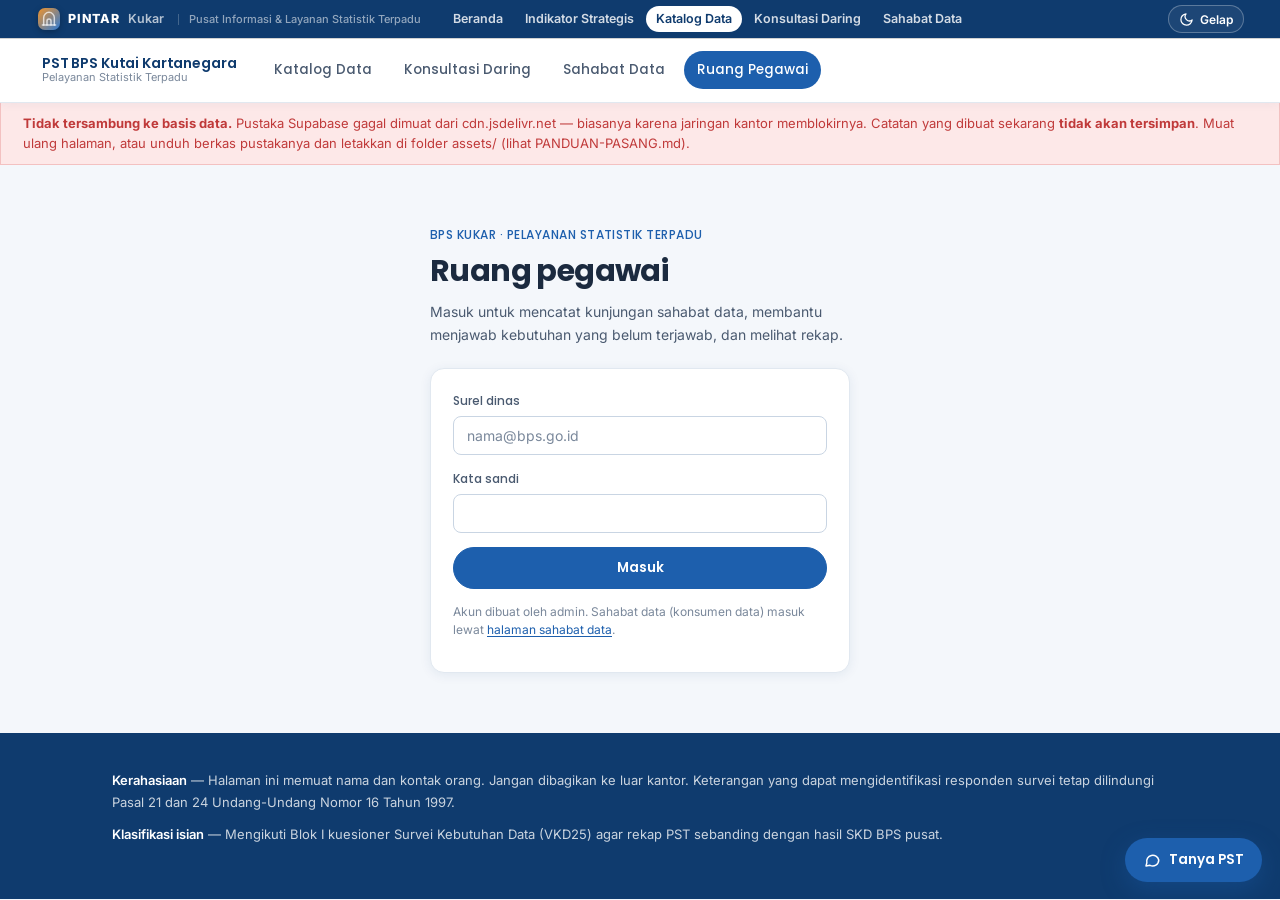
==== commit 1a5b0153: "Add files via upload" ====
--- a/admin.html
+++ b/admin.html
@@ -4,8 +4,8 @@
 <meta charset="UTF-8">
 <meta name="viewport" content="width=device-width, initial-scale=1">
 <meta name="robots" content="noindex">
-<title>Ruang Pegawai PST — BPS Kukar</title>
-<link rel="icon" href="data:image/svg+xml,<svg xmlns='http://www.w3.org/2000/svg' viewBox='0 0 100 100'><rect width='100' height='100' rx='20' fill='%2316181C'/><rect x='22' y='26' width='56' height='13' rx='3' fill='%232F5FA8'/><rect x='22' y='44' width='56' height='13' rx='3' fill='%236B8FC9'/><rect x='22' y='62' width='36' height='13' rx='3' fill='%23A9BEDD'/></svg>">
+<title>Ruang Pegawai · PINTAR Kukar</title>
+<link rel="icon" href="data:image/svg+xml,<svg xmlns='http://www.w3.org/2000/svg' viewBox='0 0 100 100'><rect width='100' height='100' rx='24' fill='%231D5FAD'/><path d='M22 82V46a28 28 0 0 1 56 0v36M40 82V60a10 10 0 0 1 20 0v22M14 82h72' fill='none' stroke='white' stroke-width='8' stroke-linecap='round' stroke-linejoin='round'/></svg>">
 <link rel="preconnect" href="https://fonts.googleapis.com">
 <link rel="preconnect" href="https://fonts.gstatic.com" crossorigin>
 <link rel="stylesheet" href="https://fonts.googleapis.com/css2?family=Poppins:wght@500;600;700&family=Inter:wght@400;500;600&family=JetBrains+Mono:wght@400;500&display=swap">
--- a/assets/theme.css
+++ b/assets/theme.css
@@ -91,9 +91,6 @@
 }
 .nav a:not(.nav__brand):hover { color:var(--biru); background:var(--biru-wash); }
 .nav a[aria-current="page"] { background:var(--biru); color:#fff; }
-.nav a.nav__luar { border:1px solid var(--line-2); color:var(--ink); display:inline-flex; align-items:center; gap:4px; }
-.nav a.nav__luar:hover { border-color:var(--oranye); color:var(--oranye); background:#FFF1DD; }
-:root[data-theme="dark"] .nav a.nav__luar:hover { background:#3A2415; }
 .nav__right { margin-left:auto; display:flex; align-items:center; gap:10px; }
 .nav__who { font-size:12.5px; color:var(--ink-3); }
 
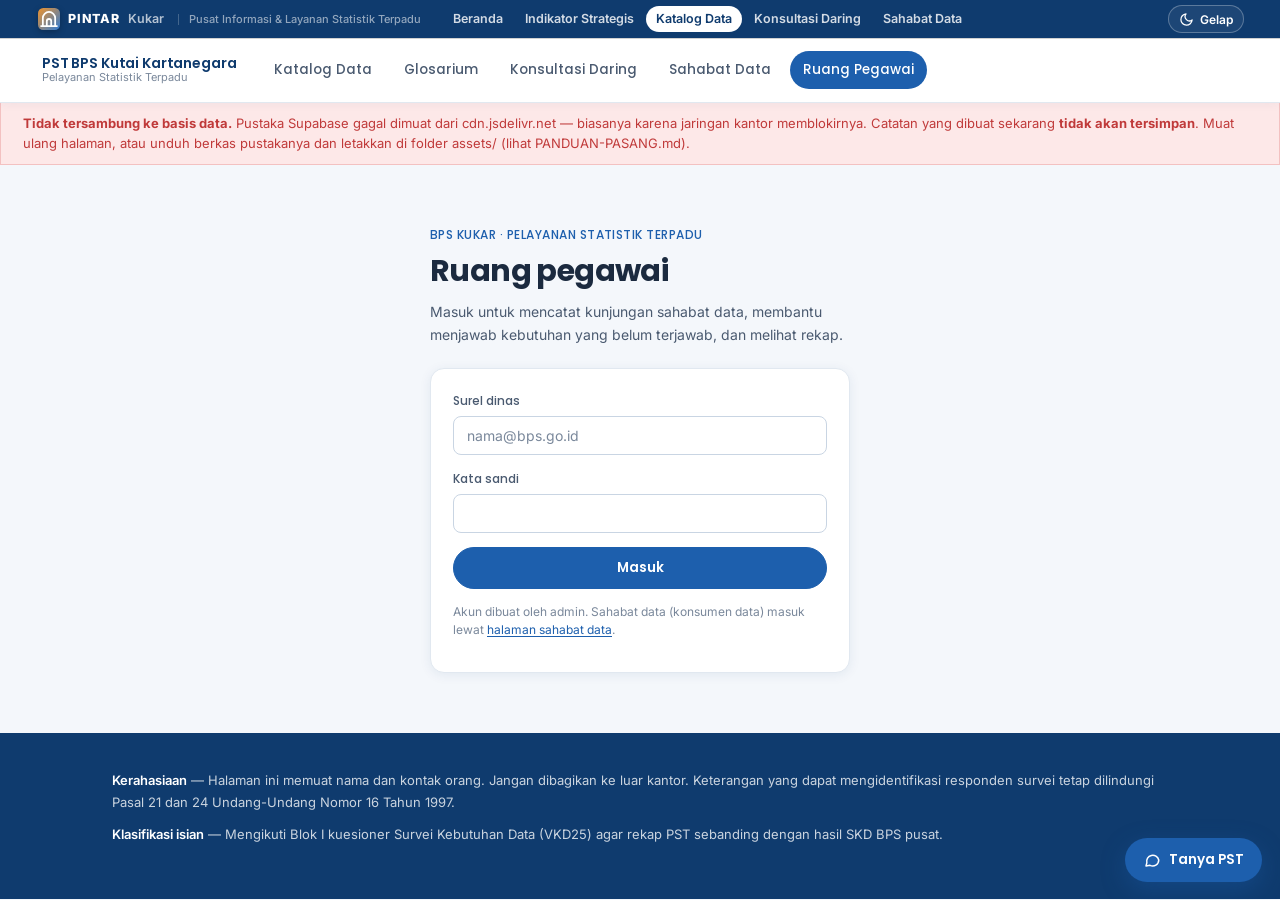
==== commit 9c9a32c5: "Add files via upload Pembaruan 06" ====
--- a/admin.html
+++ b/admin.html
@@ -6,6 +6,10 @@
 <meta name="robots" content="noindex">
 <title>Ruang Pegawai · PINTAR Kukar</title>
 <link rel="icon" href="data:image/svg+xml,<svg xmlns='http://www.w3.org/2000/svg' viewBox='0 0 100 100'><rect width='100' height='100' rx='24' fill='%231D5FAD'/><path d='M22 82V46a28 28 0 0 1 56 0v36M40 82V60a10 10 0 0 1 20 0v22M14 82h72' fill='none' stroke='white' stroke-width='8' stroke-linecap='round' stroke-linejoin='round'/></svg>">
+<link rel="manifest" href="/manifest.webmanifest">
+<link rel="apple-touch-icon" href="/assets/ikon/apple-touch-icon.png">
+<meta name="apple-mobile-web-app-title" content="PINTAR Kukar">
+<meta name="mobile-web-app-capable" content="yes">
 <link rel="preconnect" href="https://fonts.googleapis.com">
 <link rel="preconnect" href="https://fonts.gstatic.com" crossorigin>
 <link rel="stylesheet" href="https://fonts.googleapis.com/css2?family=Poppins:wght@500;600;700&family=Inter:wght@400;500;600&family=JetBrains+Mono:wght@400;500&display=swap">
@@ -107,6 +111,32 @@
 .ind-riw { display:grid; grid-template-columns:44px 1fr auto; gap:10px; align-items:center; padding:9px 0; border-bottom:1px solid var(--line); font-size:13px; }
 .ind-riw span { color:var(--ink-2); font-size:12.5px; }
 .ind-riw i { color:var(--ink-3); }
+.ind-sub { display:flex; gap:6px; margin-bottom:12px; }
+.ind-sub button { font-family:var(--f-disp); font-size:12.5px; font-weight:600; padding:7px 14px; border-radius:999px; border:1px solid var(--line-2); background:var(--panel); color:var(--ink-2); cursor:pointer; }
+.ind-sub button[aria-selected="true"] { background:var(--biru-tua); border-color:var(--biru-tua); color:#fff; }
+.ind-api { display:inline-block; font-family:var(--f-disp); font-size:9.5px; font-weight:700; letter-spacing:.05em; color:var(--s-ada); background:var(--s-ada-bg); border-radius:999px; padding:1px 6px; margin-left:4px; vertical-align:middle; }
+.so-status { display:grid; grid-template-columns:repeat(auto-fit,minmax(200px,1fr)); gap:10px; font-size:13px; }
+.so-status > div { background:var(--sunk); border-radius:var(--r-s); padding:10px 12px; }
+.so-status b { display:block; font-size:11.5px; color:var(--ink-3); font-weight:600; text-transform:uppercase; letter-spacing:.04em; margin-bottom:5px; }
+.so-var { display:grid; grid-template-columns:auto 1fr auto; gap:10px; align-items:center; padding:8px 0; border-bottom:1px solid var(--line); font-size:13px; }
+.so-var:last-child { border-bottom:0; }
+.so-pilih { background:var(--panel); border:1px solid var(--line-2); border-radius:999px; padding:2px 9px; font-size:12px; cursor:pointer; color:var(--biru-tua); margin:2px 2px 2px 0; }
+.so-pilih:hover { border-color:var(--biru); }
+.so-log { display:grid; grid-template-columns:auto 1fr auto; gap:10px; align-items:start; padding:9px 0; border-bottom:1px solid var(--line); font-size:13px; }
+.so-log:last-child { border-bottom:0; }
+.tb-daftar { display:flex; flex-direction:column; gap:8px; max-height:640px; overflow:auto; }
+.tb { display:grid; grid-template-columns:54px 1fr; gap:10px; border:1px solid var(--line); border-radius:12px; padding:10px 12px; background:var(--panel); }
+.tb.mati { opacity:.55; }
+.tb__t { text-align:center; font-family:var(--f-mono); font-size:11px; color:var(--ink-3); line-height:1.3; }
+.tb__t b { display:block; font-family:var(--f-disp); font-size:17px; color:var(--ink); }
+.tb__j { font-size:13.5px; font-weight:600; color:var(--ink); }
+.tb__m { font-size:12px; color:var(--ink-3); margin-top:2px; }
+.tb__aksi { display:flex; gap:10px; flex-wrap:wrap; margin-top:6px; font-size:12.5px; }
+.tb__aksi button { background:none; border:0; padding:0; color:var(--biru); cursor:pointer; font:inherit; font-weight:600; }
+.tb__aksi button.bahaya { color:#b3261e; }
+.tb__jenis { display:inline-block; font-size:10.5px; font-weight:700; letter-spacing:.04em; text-transform:uppercase; padding:1px 7px; border-radius:999px; margin-right:6px; background:var(--biru-wash); color:var(--biru-tua); vertical-align:1px; }
+.tb__jenis.api { background:#E3F5EA; color:var(--hijau); }
+.so-rinci { font-size:12px; color:var(--ink-3); margin-top:3px; }
 @media (max-width:900px){ .ind-wrap { grid-template-columns:minmax(0,1fr); } .ind-nav { flex-direction:row; flex-wrap:wrap; } .ind-nav__grup { flex-basis:100%; } .ind-simpan { padding-right:16px; bottom:70px; } }
 </style>
 </head>
@@ -151,6 +181,7 @@
       <button role="tab" data-p="pTanya"   aria-selected="false">Papan tanya</button>
       <button role="tab" data-p="pKonsul"  aria-selected="false">Konsultasi daring</button>
       <button role="tab" data-p="pIndikator" aria-selected="false">Indikator</button>
+      <button role="tab" data-p="pTerbitan" aria-selected="false">Terbitan &amp; agenda</button>
       <button role="tab" data-p="pRekap"   aria-selected="false">Rekap kebutuhan</button>
       <button role="tab" data-p="pPeringkat" aria-selected="false">Peringkat petugas</button>
       <button role="tab" data-p="pProfil"  aria-selected="false">Profil saya</button>
@@ -307,8 +338,13 @@
           </div>
         </aside>
         <div>
+          <div class="ind-sub" role="tablist">
+            <button type="button" role="tab" data-sub="penyunting" aria-selected="true">Penyunting isi</button>
+            <button type="button" role="tab" data-sub="otomatis" aria-selected="false">Sumber otomatis (Web API BPS)</button>
+          </div>
           <div id="indMsg"></div>
           <div id="indRiwayat" class="card" hidden style="margin-bottom:14px"></div>
+          <div id="subPenyunting">
           <div class="card" id="indEditor"><div class="empty">Memuat…</div></div>
           <div class="ind-simpan">
             <input type="text" id="indCatatan" placeholder="Catatan perubahan (mis. koreksi P0 2025 sesuai rilis Juli)" maxlength="300">
@@ -316,6 +352,98 @@
             <button type="button" class="btn btn--ghost btn--sm" id="indBatal">Buang perubahan</button>
             <button type="button" class="btn btn--sm" id="indSimpan" disabled>Simpan &amp; terbitkan</button>
           </div>
+          </div>
+
+          <div id="subOtomatis" hidden>
+            <p class="sec__note">Angka yang dipetakan di sini ditarik dari <b>tabel dinamis Web API BPS</b> setiap hari pukul 02.00 WITA dan diterbitkan otomatis bila ada angka baru
+              (versi baru + catatan “Otomatis”). Yang bisa otomatis: angka kartu, deret grafik tahunan, dan kartogram. Narasi, sorotan, dan rekomendasi tetap ditulis pegawai.</p>
+            <div id="soMsg"></div>
+            <div class="card" style="margin-bottom:14px"><div class="card__title">Sambungan</div><div id="soStatus"><div class="empty" style="padding:10px">Memuat…</div></div></div>
+
+            <div class="grid grid--2" style="align-items:start">
+              <div class="card">
+                <div class="card__title">1 · Cari variabel BPS</div>
+                <div class="btnrow" style="margin-bottom:10px">
+                  <select id="soDomain" style="width:auto"><option value="6400">6400 · Provinsi Kaltim (per kab/kota)</option><option value="6403">6403 · Kabupaten Kukar</option></select>
+                  <button type="button" class="btn btn--ghost btn--sm" id="soMuatVar">Muat daftar variabel</button>
+                </div>
+                <input type="search" id="soCari" placeholder="cari: ipm, miskin, penduduk, pdrb…">
+                <div id="soHasilVar" style="margin-top:8px;max-height:320px;overflow:auto"></div>
+              </div>
+              <div class="card" id="soForm">
+                <div class="card__title">2 · Petakan ke bagian isi</div>
+                <div class="field"><label class="fl" for="soTarget">Bagian isi situs yang diisi</label><select id="soTarget"></select></div>
+                <div class="grid grid--2" style="gap:10px">
+                  <div class="field"><label class="fl" for="soDomainPeta">Domain</label><select id="soDomainPeta"><option value="6400">6400 · Prov. Kaltim</option><option value="6403">6403 · Kukar</option></select></div>
+                  <div class="field"><label class="fl" for="soVar">ID variabel</label><input type="number" id="soVar" placeholder="mis. 501"></div>
+                </div>
+                <div class="field"><label class="fl" for="soVarLabel">Nama variabel (otomatis terisi)</label><input type="text" id="soVarLabel"></div>
+                <div class="grid grid--3" style="gap:10px">
+                  <div class="field"><label class="fl" for="soVervar">Wilayah (vervar)</label><input type="text" id="soVervar" placeholder="kosong = Kukar"></div>
+                  <div class="field"><label class="fl" for="soTurvar">Turunan variabel</label><input type="text" id="soTurvar" placeholder="kosong = total"></div>
+                  <div class="field"><label class="fl" for="soTurtahun">Turunan tahun</label><input type="text" id="soTurtahun" placeholder="kosong = Tahunan"></div>
+                </div>
+                <div class="grid grid--2" style="gap:10px">
+                  <div class="field"><label class="fl" for="soPengali">Pengali satuan</label><input type="text" id="soPengali" value="1" inputmode="decimal"></div>
+                  <div class="field"><label class="fl" for="soCatatan">Catatan</label><input type="text" id="soCatatan" placeholder="opsional"></div>
+                </div>
+                <label style="display:flex;gap:8px;align-items:center;font-size:13px;color:var(--ink-2);margin-bottom:12px"><input type="checkbox" id="soAktif" checked style="width:auto"> Aktif (ikut jadwal harian)</label>
+                <div class="btnrow">
+                  <button type="button" class="btn btn--ghost btn--sm" id="soPratinjau">Pratinjau angka</button>
+                  <button type="button" class="btn btn--sm" id="soSimpan">Simpan pemetaan</button>
+                  <button type="button" class="btn btn--ghost btn--sm" id="soBatal" hidden>Batal ubah</button>
+                </div>
+                <div id="soPratinjauHasil" style="margin-top:12px"></div>
+              </div>
+            </div>
+
+            <div class="card" style="margin-top:14px">
+              <div class="btnrow" style="justify-content:space-between"><div class="card__title" style="margin:0">3 · Pemetaan aktif</div>
+                <button type="button" class="btn btn--sm" id="soTarikSemua">Tarik sekarang (semua)</button></div>
+              <div id="soDaftar" style="margin-top:12px"></div>
+            </div>
+            <div class="card" style="margin-top:14px">
+              <div class="btnrow" style="justify-content:space-between"><div class="card__title" style="margin:0">Log sinkron</div>
+                <button type="button" class="btn btn--ghost btn--sm" id="soSegarLog">Segarkan</button></div>
+              <div id="soLog" style="margin-top:8px"></div>
+            </div>
+          </div>
+        </div>
+      </div>
+    </div>
+
+    <!-- ---- terbitan & agenda ---- -->
+    <div class="panel" id="pTerbitan" hidden>
+      <h2 class="sec">Terbit baru &amp; agenda rilis</h2>
+      <p class="sec__note">Daftar ini tampil di <a class="lnk" href="/" target="_blank" rel="noopener">beranda PINTAR Kukar</a> (“Yang baru dari BPS Kukar”). Baris berlabel <b>API</b> ditarik otomatis
+        dari Web API BPS tiap malam (bila kunci API terpasang) — boleh disembunyikan atau diberi ringkasan, tidak bisa diubah judulnya. Baris manual dan agenda rilis mendatang diisi di sini.</p>
+      <div class="grid grid--2" style="align-items:start">
+        <div class="card">
+          <div class="card__title" id="tbJudulForm">Tambah terbitan / agenda</div>
+          <div id="msgTerbitan"></div>
+          <form id="formTerbitan">
+            <input type="hidden" id="tbId">
+            <div class="grid grid--2" style="gap:12px">
+              <div class="field"><label class="fl" for="tbJenis">Jenis</label><select id="tbJenis">
+                <option value="agenda">Agenda rilis (mendatang)</option><option value="brs">Berita Resmi Statistik</option><option value="publikasi">Publikasi</option>
+                <option value="infografis">Infografis</option><option value="tabel">Tabel</option><option value="berita">Berita / pengumuman</option></select></div>
+              <div class="field"><label class="fl" for="tbTanggal">Tanggal rilis / jadwal</label><input type="date" id="tbTanggal" required></div>
+            </div>
+            <div class="field"><label class="fl" for="tbJudul">Judul</label><input type="text" id="tbJudul" required maxlength="300" placeholder="mis. Rilis Profil Kemiskinan Kaltim September 2026"></div>
+            <div class="field"><label class="fl" for="tbRingkas">Ringkasan (opsional)</label><textarea id="tbRingkas" style="min-height:56px" maxlength="600" placeholder="satu-dua kalimat untuk pembaca beranda"></textarea></div>
+            <div class="field"><label class="fl" for="tbTautan">Tautan (opsional)</label><input type="url" id="tbTautan" placeholder="https://kukarkab.bps.go.id/…"></div>
+            <div class="btnrow"><button class="btn btn--sm" type="submit" id="tbSimpan">Simpan</button><button class="btn btn--ghost btn--sm" type="button" id="tbBatal" hidden>Batal</button></div>
+          </form>
+          <div class="field__hint" style="margin-top:12px">Agenda yang tanggalnya sudah lewat otomatis hilang dari beranda; hapus atau ubah tanggalnya bila jadwal bergeser.</div>
+        </div>
+        <div class="card">
+          <div class="card__title" style="display:flex;align-items:center;gap:10px;flex-wrap:wrap">Daftar
+            <span style="margin-left:auto;display:flex;gap:6px;align-items:center">
+              <select id="tbSaring" class="btn btn--ghost btn--sm" style="padding-block:4px"><option value="">Semua</option><option value="agenda">Agenda</option><option value="api">Dari API</option><option value="manual">Manual</option><option value="sembunyi">Disembunyikan</option></select>
+              <button type="button" class="btn btn--ghost btn--sm" id="tbTarik" title="Tarik BRS, publikasi, infografis, dan berita terbaru dari Web API BPS sekarang">Tarik dari Web API</button>
+            </span></div>
+          <div id="msgTerbitanDaftar"></div>
+          <div id="tbDaftar" class="tb-daftar"><div class="empty">Memuat…</div></div>
         </div>
       </div>
     </div>
@@ -390,9 +518,13 @@
 <script src="assets/katalog.js"></script>
 <script src="assets/cari.js"></script>
 <script src="assets/pengetahuan.js"></script>
+<script src="assets/glosarium.js"></script>
 <script src="assets/app.js"></script>
 <script src="assets/admin.js"></script>
+<script src="assets/terbitan-awal.js"></script>
 <script src="assets/indikator-admin.js"></script>
+<script src="assets/terbitan-admin.js"></script>
+<script src="assets/sumber-otomatis.js"></script>
 <script src="assets/chat.js"></script>
 </body>
 </html>
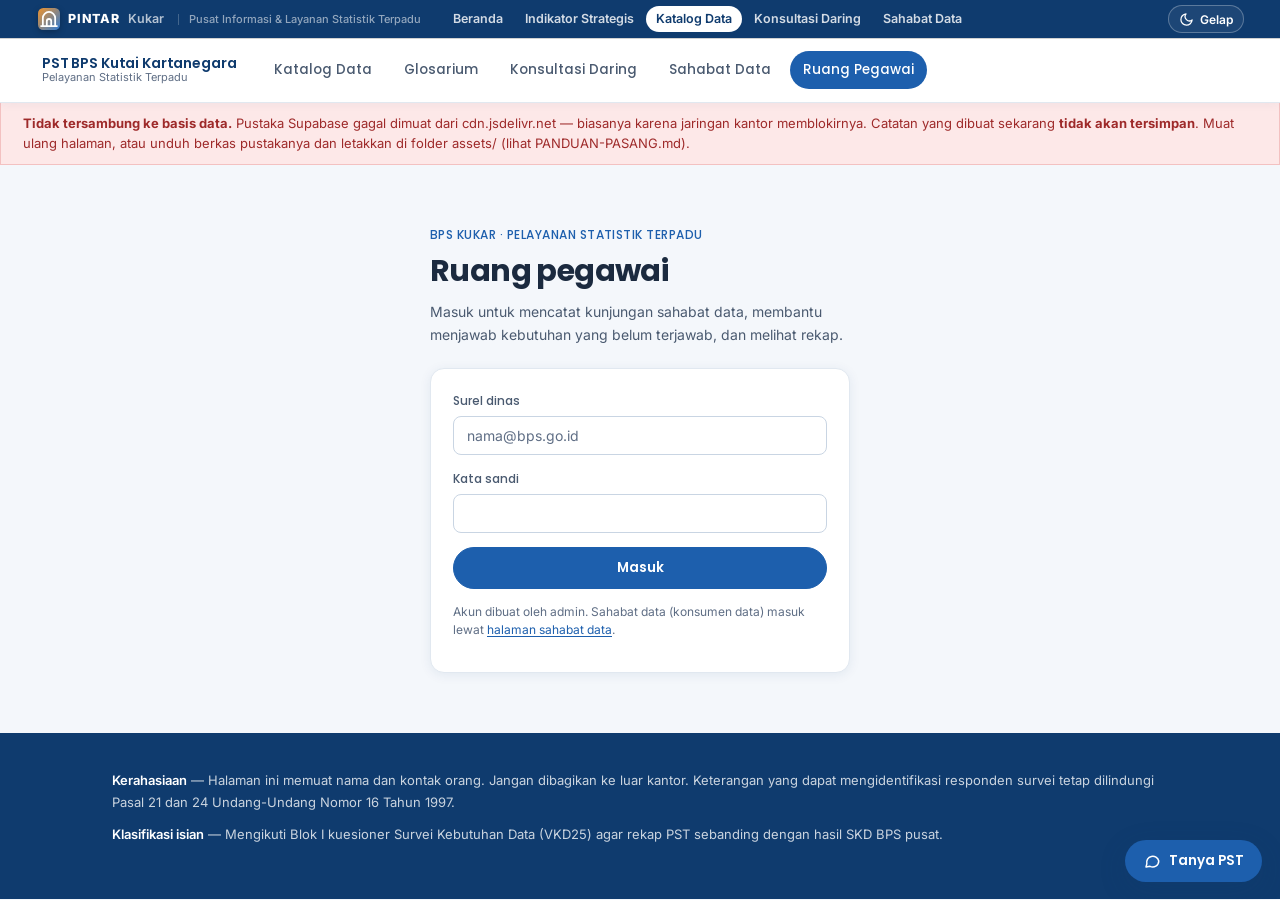
==== commit 65d5c457: "Add files via upload Pembaruan 07" ====
--- a/admin.html
+++ b/admin.html
@@ -15,13 +15,14 @@
 <link rel="stylesheet" href="https://fonts.googleapis.com/css2?family=Poppins:wght@500;600;700&family=Inter:wght@400;500;600&family=JetBrains+Mono:wght@400;500&display=swap">
 <script src="assets/pintar.js" data-situs="pegawai"></script>
 <link rel="stylesheet" href="assets/theme.css">
+<link rel="stylesheet" href="assets/asisten.css">
 <style>
 .tabs { display:flex; gap:4px; background:var(--panel); border:1px solid var(--line); border-radius:999px; padding:4px; margin:22px 0 22px; flex-wrap:wrap; box-shadow:var(--bayang); width:fit-content; max-width:100%; }
 .tabs button {
   font-family:var(--f-disp); font-size:13px; font-weight:500; padding:8px 16px; border-radius:999px;
   background:transparent; border:0; color:var(--ink-2); cursor:pointer; transition:.15s; white-space:nowrap;
 }
-.tabs button:hover { color:var(--biru); background:var(--biru-wash); }
+.tabs button:hover { color:var(--link); background:var(--biru-wash); }
 .tabs button[aria-selected="true"] { color:#fff; background:var(--biru); font-weight:600; }
 .panel[hidden] { display:none; }
 
@@ -29,7 +30,7 @@
 .cocok__i { padding:10px 12px; border-bottom:1px solid var(--line); font-size:13px; display:flex; gap:10px; align-items:baseline; flex-wrap:wrap; background:var(--panel); }
 .cocok__i:last-child { border-bottom:0; }
 .cocok__n { font-weight:600; color:var(--ink); }
-.cocok__a { font-size:12px; color:var(--biru); font-weight:500; text-decoration:none; }
+.cocok__a { font-size:12px; color:var(--link); font-weight:500; text-decoration:none; }
 .cocok__a:hover { text-decoration:underline; }
 .cocok__meta { font-size:11px; color:var(--ink-3); }
 .chips { display:flex; flex-wrap:wrap; gap:6px; margin-top:7px; }
@@ -64,7 +65,7 @@
 .rank__nm { flex:1; }
 .rank__nm b { display:block; color:var(--ink); font-size:14.5px; font-family:var(--f-disp); font-weight:600; }
 .rank__nm span { font-size:11.5px; color:var(--ink-3); }
-.rank__p { font-family:var(--f-disp); font-size:1.4rem; font-weight:700; color:var(--biru); font-variant-numeric:tabular-nums; }
+.rank__p { font-family:var(--f-disp); font-size:1.4rem; font-weight:700; color:var(--link); font-variant-numeric:tabular-nums; }
 .rank:nth-child(1) .rank__no { color:var(--oranye); }
 .rank:nth-child(1) .rank__p { color:var(--oranye); }
 
@@ -72,7 +73,7 @@
 .kon { border:1px solid var(--line); background:var(--panel); border-radius:var(--r); box-shadow:var(--bayang); padding:13px 15px; margin-bottom:10px; cursor:pointer; display:grid; grid-template-columns:1fr auto; gap:6px 12px; transition:.15s; }
 .kon:hover { border-color:var(--biru); }
 .kon.is-on { border-color:var(--biru); box-shadow:0 0 0 3px var(--biru-wash); }
-.kon__w { font-family:var(--f-disp); font-size:12.5px; color:var(--biru-tua); font-weight:600; }
+.kon__w { font-family:var(--f-disp); font-size:12.5px; color:var(--biru-teks); font-weight:600; }
 .kon__n { font-size:14px; font-weight:600; }
 .kon__m { font-size:12px; color:var(--ink-3); grid-column:1/-1; }
 @media (max-width:700px){ .bar__l { width:120px; } }
@@ -94,7 +95,7 @@
 .ind-no { color:var(--ink-3); font-size:12px; font-variant-numeric:tabular-nums; padding-top:12px !important; }
 .ind-aksi { white-space:nowrap; }
 .ind-aksi button { width:26px; height:26px; border-radius:6px; border:1px solid var(--line-2); background:var(--panel); color:var(--ink-2); cursor:pointer; margin-right:3px; font-size:13px; line-height:1; }
-.ind-aksi button:hover { border-color:var(--biru); color:var(--biru); }
+.ind-aksi button:hover { border-color:var(--biru); color:var(--link); }
 .ind-aksi button:last-child:hover { border-color:var(--s-tidak); color:var(--s-tidak); }
 .ind-warna { display:inline-flex; align-items:center; gap:6px; }
 .ind-warna input { width:36px; height:30px; padding:2px; border:1px solid var(--line-2); border-radius:6px; background:var(--panel); }
@@ -120,7 +121,7 @@
 .so-status b { display:block; font-size:11.5px; color:var(--ink-3); font-weight:600; text-transform:uppercase; letter-spacing:.04em; margin-bottom:5px; }
 .so-var { display:grid; grid-template-columns:auto 1fr auto; gap:10px; align-items:center; padding:8px 0; border-bottom:1px solid var(--line); font-size:13px; }
 .so-var:last-child { border-bottom:0; }
-.so-pilih { background:var(--panel); border:1px solid var(--line-2); border-radius:999px; padding:2px 9px; font-size:12px; cursor:pointer; color:var(--biru-tua); margin:2px 2px 2px 0; }
+.so-pilih { background:var(--panel); border:1px solid var(--line-2); border-radius:999px; padding:2px 9px; font-size:12px; cursor:pointer; color:var(--biru-teks); margin:2px 2px 2px 0; }
 .so-pilih:hover { border-color:var(--biru); }
 .so-log { display:grid; grid-template-columns:auto 1fr auto; gap:10px; align-items:start; padding:9px 0; border-bottom:1px solid var(--line); font-size:13px; }
 .so-log:last-child { border-bottom:0; }
@@ -132,10 +133,10 @@
 .tb__j { font-size:13.5px; font-weight:600; color:var(--ink); }
 .tb__m { font-size:12px; color:var(--ink-3); margin-top:2px; }
 .tb__aksi { display:flex; gap:10px; flex-wrap:wrap; margin-top:6px; font-size:12.5px; }
-.tb__aksi button { background:none; border:0; padding:0; color:var(--biru); cursor:pointer; font:inherit; font-weight:600; }
-.tb__aksi button.bahaya { color:#b3261e; }
-.tb__jenis { display:inline-block; font-size:10.5px; font-weight:700; letter-spacing:.04em; text-transform:uppercase; padding:1px 7px; border-radius:999px; margin-right:6px; background:var(--biru-wash); color:var(--biru-tua); vertical-align:1px; }
-.tb__jenis.api { background:#E3F5EA; color:var(--hijau); }
+.tb__aksi button { background:none; border:0; padding:0; color:var(--link); cursor:pointer; font:inherit; font-weight:600; }
+.tb__aksi button.bahaya { color:var(--s-tidak); }
+.tb__jenis { display:inline-block; font-size:10.5px; font-weight:700; letter-spacing:.04em; text-transform:uppercase; padding:1px 7px; border-radius:999px; margin-right:6px; background:var(--biru-wash); color:var(--biru-teks); vertical-align:1px; }
+.tb__jenis.api { background:var(--s-ada-bg); color:var(--s-ada); }
 .so-rinci { font-size:12px; color:var(--ink-3); margin-top:3px; }
 @media (max-width:900px){ .ind-wrap { grid-template-columns:minmax(0,1fr); } .ind-nav { flex-direction:row; flex-wrap:wrap; } .ind-nav__grup { flex-basis:100%; } .ind-simpan { padding-right:16px; bottom:70px; } }
 </style>
--- a/assets/theme.css
+++ b/assets/theme.css
@@ -22,15 +22,22 @@
 
   --ink:   #1B2A3F;
   --ink-2: #4A5A70;
-  --ink-3: #7A889B;
+  --ink-3: #5F6E85;        /* teks redup: ≥ 4,5:1 di panel & latar */
 
   --link:      var(--biru);
   --link-wash: var(--biru-wash);
-
-  --s-ada:      #1F8A4C; --s-ada-bg:   #E3F5EA;
-  --s-mohon:    #B4690E; --s-mohon-bg: #FFF1DD;
-  --s-tidak:    #C03A3A; --s-tidak-bg: #FDE8E8;
-  --s-lain:     #5B6878; --s-lain-bg:  #EDF1F5;
+  /* warna merek sebagai TEKS (bukan latar): di mode gelap menjadi terang supaya terbaca */
+  --biru-teks:   #0F3B6E;
+  --oranye-teks: #B5470A;
+  --hijau-teks:  #1E7A44;
+  --peringatan-teks: #8A5208;
+  /* gradasi hero: ujung paling terang tetap ≥ 5:1 terhadap teks putih */
+  --hero-a: #0F3B6E; --hero-b: #1D5FAD; --hero-c: #2A6FC4;
+
+  --s-ada:      #1A6F3F; --s-ada-bg:   #E3F5EA;
+  --s-mohon:    #7F4B07; --s-mohon-bg: #FFF1DD;
+  --s-tidak:    #9E2A2A; --s-tidak-bg: #FDE8E8;
+  --s-lain:     #4E5B6B; --s-lain-bg:  #EDF1F5;
   --s-prov:     #1D5FAD; --s-prov-bg:  #E9F1FB;
 
   --r:   14px;           /* radius kartu */
@@ -44,22 +51,26 @@
 }
 @media (prefers-color-scheme: dark) { :root:not([data-theme="light"]) {
   --bg:#0F1A2A; --panel:#172436; --sunk:#1E2D42; --line:#2A3B52; --line-2:#3A4F6B;
-  --ink:#E8EEF6; --ink-2:#B3C0D1; --ink-3:#8494AA;
-  --biru:#5B9DE8; --biru-2:#7AB4F2; --biru-tua:#0B1E36; --biru-wash:#1B2E48;
-  --link:#7AB4F2; --link-wash:#1B2E48;
-  --s-ada:#5FD08F; --s-ada-bg:#173626; --s-mohon:#F0B35C; --s-mohon-bg:#3A2A10;
-  --s-tidak:#F08A8A; --s-tidak-bg:#3A1C1C; --s-lain:#A3B0C2; --s-lain-bg:#25334A;
-  --s-prov:#7AB4F2; --s-prov-bg:#1B2E48;
+  --ink:#E8EEF6; --ink-2:#C3CEDD; --ink-3:#9AA9BE;
+  --biru:#2F6FC2; --biru-2:#2A66B5; --biru-tua:#0B1E36; --biru-wash:#1B2E48;   /* --biru = latar tombol/aktif (teks putih ≥ 5:1) */
+  --link:#8FC1F7; --link-wash:#1B2E48;
+  --biru-teks:#C5DCF8; --oranye-teks:#F5B36F; --hijau-teks:#7EDCA6; --peringatan-teks:#F5C270;
+  --hero-a:#0B1E36; --hero-b:#14365F; --hero-c:#1D4F8A;
+  --s-ada:#7EDCA6; --s-ada-bg:#173626; --s-mohon:#F5C270; --s-mohon-bg:#3A2A10;
+  --s-tidak:#F4A0A0; --s-tidak-bg:#3A1C1C; --s-lain:#B9C4D3; --s-lain-bg:#25334A;
+  --s-prov:#8FC1F7; --s-prov-bg:#1B2E48;
   --bayang:0 2px 12px rgba(0,0,0,.35); --bayang-2:0 8px 28px rgba(0,0,0,.5);
 } }
 :root[data-theme="dark"] {
   --bg:#0F1A2A; --panel:#172436; --sunk:#1E2D42; --line:#2A3B52; --line-2:#3A4F6B;
-  --ink:#E8EEF6; --ink-2:#B3C0D1; --ink-3:#8494AA;
-  --biru:#5B9DE8; --biru-2:#7AB4F2; --biru-tua:#0B1E36; --biru-wash:#1B2E48;
-  --link:#7AB4F2; --link-wash:#1B2E48;
-  --s-ada:#5FD08F; --s-ada-bg:#173626; --s-mohon:#F0B35C; --s-mohon-bg:#3A2A10;
-  --s-tidak:#F08A8A; --s-tidak-bg:#3A1C1C; --s-lain:#A3B0C2; --s-lain-bg:#25334A;
-  --s-prov:#7AB4F2; --s-prov-bg:#1B2E48;
+  --ink:#E8EEF6; --ink-2:#C3CEDD; --ink-3:#9AA9BE;
+  --biru:#2F6FC2; --biru-2:#2A66B5; --biru-tua:#0B1E36; --biru-wash:#1B2E48;   /* --biru = latar tombol/aktif (teks putih ≥ 5:1) */
+  --link:#8FC1F7; --link-wash:#1B2E48;
+  --biru-teks:#C5DCF8; --oranye-teks:#F5B36F; --hijau-teks:#7EDCA6; --peringatan-teks:#F5C270;
+  --hero-a:#0B1E36; --hero-b:#14365F; --hero-c:#1D4F8A;
+  --s-ada:#7EDCA6; --s-ada-bg:#173626; --s-mohon:#F5C270; --s-mohon-bg:#3A2A10;
+  --s-tidak:#F4A0A0; --s-tidak-bg:#3A1C1C; --s-lain:#B9C4D3; --s-lain-bg:#25334A;
+  --s-prov:#8FC1F7; --s-prov-bg:#1B2E48;
   --bayang:0 2px 12px rgba(0,0,0,.35); --bayang-2:0 8px 28px rgba(0,0,0,.5);
 }
 
@@ -83,20 +94,20 @@
   display:flex; align-items:center; gap:10px; margin-right:18px; text-decoration:none; color:var(--ink);
 }
 .nav__brand img { height:36px; width:auto; display:block; }
-.nav__brand b { font-family:var(--f-disp); font-weight:600; font-size:14px; letter-spacing:-.01em; line-height:1.15; display:block; color:var(--biru-tua); }
+.nav__brand b { font-family:var(--f-disp); font-weight:600; font-size:14px; letter-spacing:-.01em; line-height:1.15; display:block; color:var(--biru-teks); }
 .nav__brand span { font-size:11px; color:var(--ink-3); display:block; line-height:1.2; }
 .nav a:not(.nav__brand) {
   font-family:var(--f-disp); font-size:13.5px; font-weight:500; color:var(--ink-2); text-decoration:none;
   padding:8px 13px; border-radius:999px; white-space:nowrap; transition:.15s;
 }
-.nav a:not(.nav__brand):hover { color:var(--biru); background:var(--biru-wash); }
+.nav a:not(.nav__brand):hover { color:var(--link); background:var(--biru-wash); }
 .nav a[aria-current="page"] { background:var(--biru); color:#fff; }
 .nav__right { margin-left:auto; display:flex; align-items:center; gap:10px; }
 .nav__who { font-size:12.5px; color:var(--ink-3); }
 
 /* ---------------- hero portal (gradasi biru) ---------------- */
 .hero {
-  background:linear-gradient(120deg, var(--biru-tua) 0%, var(--biru) 55%, var(--biru-2) 100%);
+  background:linear-gradient(120deg, var(--hero-a) 0%, var(--hero-b) 55%, var(--hero-c) 100%);
   color:#fff; position:relative; overflow:hidden;
 }
 .hero::after {
@@ -105,9 +116,9 @@
   pointer-events:none;
 }
 .hero__in { max-width:1100px; margin-inline:auto; padding:52px 22px 56px; position:relative; }
-.hero .head__kicker, .hero .head .head__kicker { color:rgba(255,255,255,.75); }
+.hero .head__kicker, .hero .head .head__kicker { color:rgba(255,255,255,.92); }
 .hero h1, .hero .head h1 { color:#fff; }
-.hero p, .hero .head p { color:rgba(255,255,255,.88); }
+.hero p, .hero .head p { color:rgba(255,255,255,.95); }
 .hero .head b { color:#fff; }
 .hero--tipis .hero__in { padding:34px 22px 66px; }
 
@@ -115,7 +126,7 @@
 .head { padding:42px 0 26px; }
 .head__kicker {
   font-family:var(--f-disp); font-size:12px; font-weight:500; letter-spacing:.04em; text-transform:uppercase;
-  color:var(--biru); margin-bottom:10px;
+  color:var(--link); margin-bottom:10px;
 }
 .head h1 {
   font-family:var(--f-disp); font-weight:700; font-size:clamp(1.8rem,4.2vw,2.5rem);
@@ -131,7 +142,7 @@
 .card + .card { margin-top:14px; }
 .card__title {
   font-family:var(--f-disp); font-size:12px; font-weight:600; letter-spacing:.04em; text-transform:uppercase;
-  color:var(--biru); margin-bottom:14px;
+  color:var(--link); margin-bottom:14px;
 }
 .grid { display:grid; gap:14px; }
 .grid--2 { grid-template-columns:repeat(auto-fit,minmax(300px,1fr)); }
@@ -146,11 +157,11 @@
 .layanan a:hover { transform:translateY(-3px); box-shadow:var(--bayang-2); border-color:var(--biru-wash); }
 .layanan__ikon {
   width:46px; height:46px; border-radius:12px; display:grid; place-items:center; margin-bottom:12px;
-  background:var(--biru-wash); color:var(--biru);
+  background:var(--biru-wash); color:var(--link);
 }
 .layanan__ikon svg { width:22px; height:22px; }
-.layanan__ikon.oranye { background:#FFF1DD; color:var(--oranye); }
-.layanan__ikon.hijau  { background:#E3F5EA; color:var(--hijau); }
+.layanan__ikon.oranye { background:var(--s-mohon-bg); color:var(--oranye-teks); }
+.layanan__ikon.hijau  { background:var(--s-ada-bg); color:var(--hijau-teks); }
 .layanan__ikon.teal   { background:#E0F4F6; color:var(--teal); }
 .layanan b { font-family:var(--f-disp); font-weight:600; font-size:15px; display:block; margin-bottom:4px; }
 .layanan span { font-size:13px; color:var(--ink-2); line-height:1.5; display:block; }
@@ -166,7 +177,7 @@
 .summary > div:nth-child(4) { border-top-color:var(--teal); }
 .summary .n {
   font-family:var(--f-disp); font-size:2rem; font-weight:700; line-height:1;
-  letter-spacing:-.02em; font-variant-numeric:tabular-nums; color:var(--biru-tua);
+  letter-spacing:-.02em; font-variant-numeric:tabular-nums; color:var(--biru-teks);
 }
 .summary .l { font-size:12.5px; color:var(--ink-3); margin-top:6px; line-height:1.35; }
 .summary .n.ada{color:var(--s-ada)} .summary .n.mohon{color:var(--s-mohon)}
@@ -194,7 +205,7 @@
   display:inline-flex; align-items:center; gap:6px; font-size:13px; color:var(--ink-2);
   border:1px solid var(--line-2); border-radius:999px; padding:6px 12px; cursor:pointer; user-select:none; background:var(--panel);
 }
-.checks label:has(input:checked) { border-color:var(--biru); background:var(--biru-wash); color:var(--biru-tua); font-weight:500; }
+.checks label:has(input:checked) { border-color:var(--biru); background:var(--biru-wash); color:var(--biru-teks); font-weight:500; }
 .checks input { accent-color:var(--biru); margin:0; }
 
 /* ---------------- tombol (pil biru) ---------------- */
@@ -205,8 +216,8 @@
 }
 .btn:hover { background:var(--biru-2); border-color:var(--biru-2); color:#fff; box-shadow:0 4px 14px rgba(29,95,173,.28); }
 .btn:disabled { opacity:.45; cursor:not-allowed; box-shadow:none; }
-.btn--ghost { background:var(--panel); color:var(--biru); border-color:var(--line-2); }
-.btn--ghost:hover { background:var(--biru-wash); color:var(--biru-tua); border-color:var(--biru); box-shadow:none; }
+.btn--ghost { background:var(--panel); color:var(--link); border-color:var(--line-2); }
+.btn--ghost:hover { background:var(--biru-wash); color:var(--biru-teks); border-color:var(--biru); box-shadow:none; }
 .btn--sm { font-size:12.5px; padding:6px 14px; font-weight:500; }
 .btn--danger { background:var(--panel); color:var(--s-tidak); border-color:var(--s-tidak); }
 .btn--danger:hover { background:var(--s-tidak-bg); color:var(--s-tidak); border-color:var(--s-tidak); box-shadow:none; }
@@ -224,7 +235,7 @@
 }
 .kode {
   font-family:var(--f-mono); font-size:12.5px; letter-spacing:.03em; font-weight:500;
-  background:var(--biru-wash); border:1px solid transparent; border-radius:6px; padding:2px 8px; color:var(--biru-tua);
+  background:var(--biru-wash); border:1px solid transparent; border-radius:6px; padding:2px 8px; color:var(--biru-teks);
 }
 
 /* ---------------- tabel ---------------- */
@@ -245,7 +256,7 @@
 .msg--ok { border-color:#BFE6CD; background:var(--s-ada-bg); color:var(--s-ada); }
 .msg--err { border-color:#F3C1C1; background:var(--s-tidak-bg); color:var(--s-tidak); }
 .msg--warn { border-color:#F5D9A8; background:var(--s-mohon-bg); color:var(--s-mohon); }
-.msg--info { border-color:#BFD6F2; background:var(--link-wash); color:var(--biru-tua); }
+.msg--info { border-color:#BFD6F2; background:var(--link-wash); color:var(--biru-teks); }
 .empty { padding:40px 20px; text-align:center; color:var(--ink-3); font-size:14.5px; }
 
 /* ---------------- kaki halaman (biru tua, selebar layar) ---------------- */
@@ -262,49 +273,11 @@
 @media (max-width:780px){
   .summary { grid-template-columns:repeat(2,1fr); }
   .nav__in { min-height:56px; padding-top:8px; padding-bottom:8px; }
-  .nav__brand { flex-basis:100%; margin-right:0; }
+  .nav__brand { flex-basis:100%; margin-right:0; min-height:28px; }
   .nav__brand > span > span { display:none; }
   .nav a:not(.nav__brand) { font-size:12.5px; padding:6px 11px; }
 }
 @media (prefers-reduced-motion: reduce){ * { transition-duration:.01ms !important; } }
 
 /* ---------------- asisten PST (chatbot) ---------------- */
-.cb { position:fixed; right:18px; bottom:18px; z-index:50; font-family:var(--f-ui); }
-.cb__tombol {
-  display:inline-flex; align-items:center; gap:8px; background:var(--biru); color:#fff;
-  border:0; padding:12px 18px; border-radius:999px; font:600 13.5px var(--f-disp); cursor:pointer;
-  box-shadow:0 8px 24px rgba(29,95,173,.35);
-}
-.cb__tombol:hover { background:var(--biru-2); }
-.cb__panel {
-  position:absolute; right:0; bottom:56px; width:380px; max-width:calc(100vw - 36px); height:560px; max-height:calc(100vh - 90px);
-  background:var(--panel); border:1px solid var(--line); border-radius:18px; display:flex; flex-direction:column; overflow:hidden;
-  box-shadow:0 18px 50px rgba(15,59,110,.25);
-}
-.cb__kepala { display:flex; justify-content:space-between; align-items:center; padding:14px 16px; background:linear-gradient(120deg,var(--biru-tua),var(--biru)); color:#fff; }
-.cb__kepala b { display:block; font-family:var(--f-disp); font-size:14px; }
-.cb__kepala span { font-size:11px; color:rgba(255,255,255,.75); }
-.cb__tutup { background:rgba(255,255,255,.15); border:0; width:28px; height:28px; border-radius:50%; font-size:18px; line-height:1; color:#fff; cursor:pointer; }
-.cb__tutup:hover { background:rgba(255,255,255,.3); }
-.cb__isi { flex:1; overflow-y:auto; padding:14px; display:flex; flex-direction:column; gap:10px; background:var(--bg); }
-.cb__p { max-width:92%; font-size:13.5px; line-height:1.55; padding:10px 13px; border-radius:14px; }
-.cb__p--saya { align-self:flex-end; background:var(--biru); color:#fff; border-bottom-right-radius:4px; }
-.cb__p--bot  { align-self:flex-start; background:var(--panel); color:var(--ink); border:1px solid var(--line); border-bottom-left-radius:4px; }
-.cb__p--bot a { color:var(--link); word-break:break-word; }
-.cb__kat { border-top:1px solid var(--line); margin-top:9px; padding-top:8px; }
-.cb__kat b { display:block; margin-top:4px; font-size:13.5px; }
-.cb__meta { font-size:11px; color:var(--ink-3); margin-top:2px; }
-.cb__ket { font-size:12.5px; color:var(--ink-2); margin-top:4px; }
-.cb__ln { display:flex; flex-direction:column; gap:3px; margin-top:6px; }
-.cb__ln a { font-size:12.5px; text-decoration:none; }
-.cb__ln a::before { content:"→ "; opacity:.6; }
-.cb__salin { display:block; margin-top:8px; background:var(--biru-wash); border:0; border-radius:999px; color:var(--biru-tua); font:500 11.5px var(--f-ui); padding:5px 11px; cursor:pointer; }
-.cb__salin:hover { background:var(--biru); color:#fff; }
-.cb__chips { display:flex; flex-wrap:wrap; gap:6px; padding:8px 14px; background:var(--bg); }
-.cb__chips:empty { display:none; }
-.cb__chip { background:var(--panel); border:1px solid var(--line-2); border-radius:999px; color:var(--biru-tua); font:500 12px var(--f-ui); padding:5px 12px; cursor:pointer; }
-.cb__chip:hover { border-color:var(--biru); background:var(--biru-wash); }
-.cb__form { display:flex; gap:8px; padding:10px 12px; border-top:1px solid var(--line); background:var(--panel); }
-.cb__form input { flex:1; border-radius:999px; }
-@media (max-width:520px){ .cb { right:10px; bottom:10px; } .cb__panel { width:calc(100vw - 20px); height:calc(100vh - 80px); } }
-@media print { .cb { display:none; } }
+/* Gaya widget Asisten PST ada di assets/asisten.css (dipakai bersama tiga situs). */
--- a/assets/asisten.css
+++ b/assets/asisten.css
@@ -0,0 +1,106 @@
+/* ============================================================================
+   Asisten PST — gaya widget yang berdiri sendiri.
+   Dipakai di ketiga situs (katalog, indikator, beranda) sehingga tidak bergantung
+   pada theme.css: semua warna lewat variabel --cb-* di bawah, ikut tema
+   terang/gelap dari atribut data-theme yang diatur pintar.js.
+   ========================================================================== */
+.cb {
+  position: fixed; right: 18px; bottom: 18px; z-index: 250;
+  font-family: "Inter", "Plus Jakarta Sans", "Poppins", system-ui, -apple-system, "Segoe UI", sans-serif;
+  font-size: 14px; line-height: 1.5; color: var(--cb-ink);
+  --cb-biru: #1D5FAD; --cb-biru-2: #2A6FC4; --cb-biru-tua: #0F3B6E; --cb-wash: #E9F1FB;
+  --cb-bg: #F4F7FB; --cb-panel: #FFFFFF; --cb-line: #E1E8F0; --cb-line-2: #C9D5E3;
+  --cb-ink: #1B2A3F; --cb-ink-2: #46556B; --cb-ink-3: #64748B; --cb-link: #1A56A0; --cb-teks-biru: #0F3B6E;
+  --cb-ada: #1E7A44; --cb-ada-bg: #E3F5EA; --cb-mohon: #8A5208; --cb-mohon-bg: #FFF1DD;
+  --cb-tidak: #B23131; --cb-tidak-bg: #FDE8E8; --cb-lain: #4A5768; --cb-lain-bg: #EDF1F5; --cb-prov: #1A56A0; --cb-prov-bg: #E9F1FB;
+  --cb-bayang: 0 8px 28px rgba(15,59,110,.18);
+}
+:root[data-theme="dark"] .cb {
+  --cb-biru: #2F6FC2; --cb-biru-2: #2A66B5; --cb-biru-tua: #0B1E36; --cb-wash: #1B2E48;
+  --cb-bg: #0F1A2A; --cb-panel: #172436; --cb-line: #2A3B52; --cb-line-2: #3A4F6B;
+  --cb-ink: #E8EEF6; --cb-ink-2: #C3CEDD; --cb-ink-3: #9AA9BE; --cb-link: #8FC1F7; --cb-teks-biru: #C5DCF8;
+  --cb-ada: #7EDCA6; --cb-ada-bg: #173626; --cb-mohon: #F5C270; --cb-mohon-bg: #3A2A10;
+  --cb-tidak: #F4A0A0; --cb-tidak-bg: #3A1C1C; --cb-lain: #B9C4D3; --cb-lain-bg: #25334A; --cb-prov: #8FC1F7; --cb-prov-bg: #1B2E48;
+  --cb-bayang: 0 8px 28px rgba(0,0,0,.5);
+}
+@media (prefers-color-scheme: dark) {
+  :root:not([data-theme="light"]) .cb {
+    --cb-biru: #2F6FC2; --cb-biru-2: #2A66B5; --cb-biru-tua: #0B1E36; --cb-wash: #1B2E48;
+    --cb-bg: #0F1A2A; --cb-panel: #172436; --cb-line: #2A3B52; --cb-line-2: #3A4F6B;
+    --cb-ink: #E8EEF6; --cb-ink-2: #C3CEDD; --cb-ink-3: #9AA9BE; --cb-link: #8FC1F7; --cb-teks-biru: #C5DCF8;
+    --cb-ada: #7EDCA6; --cb-ada-bg: #173626; --cb-mohon: #F5C270; --cb-mohon-bg: #3A2A10;
+    --cb-tidak: #F4A0A0; --cb-tidak-bg: #3A1C1C; --cb-lain: #B9C4D3; --cb-lain-bg: #25334A; --cb-prov: #8FC1F7; --cb-prov-bg: #1B2E48;
+    --cb-bayang: 0 8px 28px rgba(0,0,0,.5);
+  }
+}
+.cb *, .cb *::before, .cb *::after { box-sizing: border-box; }
+
+/* tombol pembuka */
+.cb__tombol {
+  display: inline-flex; align-items: center; gap: 8px; border: 0; cursor: pointer;
+  background: var(--cb-biru); color: #fff; font: 600 13.5px/1 "Poppins", "Plus Jakarta Sans", "Inter", system-ui, sans-serif;
+  padding: 12px 18px; border-radius: 999px; box-shadow: var(--cb-bayang); transition: background .15s, transform .15s;
+}
+.cb__tombol:hover { background: var(--cb-biru-2); transform: translateY(-1px); }
+.cb__tombol:focus-visible { outline: 3px solid var(--cb-biru-2); outline-offset: 2px; }
+.cb--awal .cb__tombol[disabled] { opacity: .75; cursor: progress; }
+
+/* panel */
+.cb__panel {
+  position: absolute; right: 0; bottom: 56px; width: min(380px, calc(100vw - 20px)); height: min(560px, calc(100vh - 100px));
+  background: var(--cb-panel); border: 1px solid var(--cb-line); border-radius: 18px; box-shadow: var(--cb-bayang);
+  display: flex; flex-direction: column; overflow: hidden;
+}
+.cb__panel[hidden] { display: none; }
+.cb__kepala {
+  display: flex; justify-content: space-between; align-items: center; padding: 14px 16px;
+  background: linear-gradient(120deg, #0F3B6E, #1D5FAD); color: #fff;
+}
+.cb__kepala b { display: block; font-family: "Poppins", "Plus Jakarta Sans", sans-serif; font-size: 14px; }
+.cb__kepala span { font-size: 11px; color: rgba(255,255,255,.8); }
+.cb__tutup { background: rgba(255,255,255,.15); border: 0; width: 30px; height: 30px; border-radius: 50%; font-size: 18px; line-height: 1; color: #fff; cursor: pointer; }
+.cb__tutup:hover { background: rgba(255,255,255,.3); }
+.cb__isi { flex: 1; overflow-y: auto; padding: 14px; display: flex; flex-direction: column; gap: 10px; background: var(--cb-bg); }
+.cb__p { max-width: 92%; font-size: 13.5px; line-height: 1.55; padding: 10px 13px; border-radius: 14px; word-wrap: break-word; }
+.cb__p--saya { align-self: flex-end; background: var(--cb-biru); color: #fff; border-bottom-right-radius: 4px; }
+.cb__p--bot { align-self: flex-start; background: var(--cb-panel); color: var(--cb-ink); border: 1px solid var(--cb-line); border-bottom-left-radius: 4px; }
+.cb__p--bot a { color: var(--cb-link); word-break: break-word; }
+.cb__p--bot b { color: var(--cb-ink); }
+.cb__kat { border-top: 1px solid var(--cb-line); margin-top: 9px; padding-top: 8px; }
+.cb__kat b { display: block; margin-top: 4px; font-size: 13.5px; }
+.cb__meta { font-size: 11px; color: var(--cb-ink-3); margin-top: 2px; }
+.cb__ket { font-size: 12.5px; color: var(--cb-ink-2); margin-top: 4px; }
+.cb__ln { display: flex; flex-direction: column; gap: 3px; margin-top: 6px; }
+.cb__ln a { font-size: 12.5px; text-decoration: none; color: var(--cb-link); font-weight: 600; }
+.cb__ln a:hover { text-decoration: underline; }
+.cb__ln a::before { content: "→ "; opacity: .6; }
+.cb__salin { display: block; margin-top: 8px; background: var(--cb-wash); border: 0; border-radius: 999px; color: var(--cb-teks-biru); font: 500 11.5px inherit; font-family: inherit; padding: 5px 11px; cursor: pointer; }
+.cb__salin:hover { background: var(--cb-biru); color: #fff; }
+.cb__chips { display: flex; flex-wrap: wrap; gap: 6px; padding: 8px 14px; background: var(--cb-bg); }
+.cb__chips:empty { display: none; }
+.cb__chip { background: var(--cb-panel); border: 1px solid var(--cb-line-2); border-radius: 999px; color: var(--cb-teks-biru); font: 500 12px inherit; font-family: inherit; padding: 6px 12px; cursor: pointer; }
+.cb__chip:hover { border-color: var(--cb-biru); background: var(--cb-wash); }
+.cb__form { display: flex; gap: 8px; padding: 10px 12px; border-top: 1px solid var(--cb-line); background: var(--cb-panel); }
+.cb__form input {
+  flex: 1; min-width: 0; border-radius: 999px; border: 1px solid var(--cb-line-2); background: var(--cb-panel); color: var(--cb-ink);
+  font: 14px inherit; font-family: inherit; padding: 9px 14px;
+}
+.cb__form input::placeholder { color: var(--cb-ink-3); }
+.cb__form input:focus { outline: none; border-color: var(--cb-biru); box-shadow: 0 0 0 3px var(--cb-wash); }
+.cb__kirim { border: 1px solid var(--cb-biru); background: var(--cb-biru); color: #fff; border-radius: 999px; padding: 8px 16px; font: 600 12.5px inherit; font-family: inherit; cursor: pointer; }
+.cb__kirim:hover { background: var(--cb-biru-2); border-color: var(--cb-biru-2); }
+
+/* potongan yang dipakai jawaban: label status katalog & kode tiket */
+.cb .pill { display: inline-block; font-family: "Poppins", "Plus Jakarta Sans", sans-serif; font-size: 11px; font-weight: 600; padding: 3px 10px; border-radius: 999px; white-space: nowrap; }
+.cb .pill.ada { background: var(--cb-ada-bg); color: var(--cb-ada); }
+.cb .pill.mohon { background: var(--cb-mohon-bg); color: var(--cb-mohon); }
+.cb .pill.tidak { background: var(--cb-tidak-bg); color: var(--cb-tidak); }
+.cb .pill.lain { background: var(--cb-lain-bg); color: var(--cb-lain); }
+.cb .pill.prov { background: var(--cb-prov-bg); color: var(--cb-prov); }
+.cb .kode { font-family: "JetBrains Mono", ui-monospace, Consolas, monospace; font-size: 12.5px; background: var(--cb-wash); color: var(--cb-teks-biru); padding: 1px 6px; border-radius: 6px; }
+
+@media (max-width: 520px) {
+  .cb { right: 10px; bottom: 10px; }
+  .cb__panel { width: calc(100vw - 20px); height: calc(100vh - 90px); height: calc(100dvh - 90px); }
+}
+@media print { .cb { display: none; } }
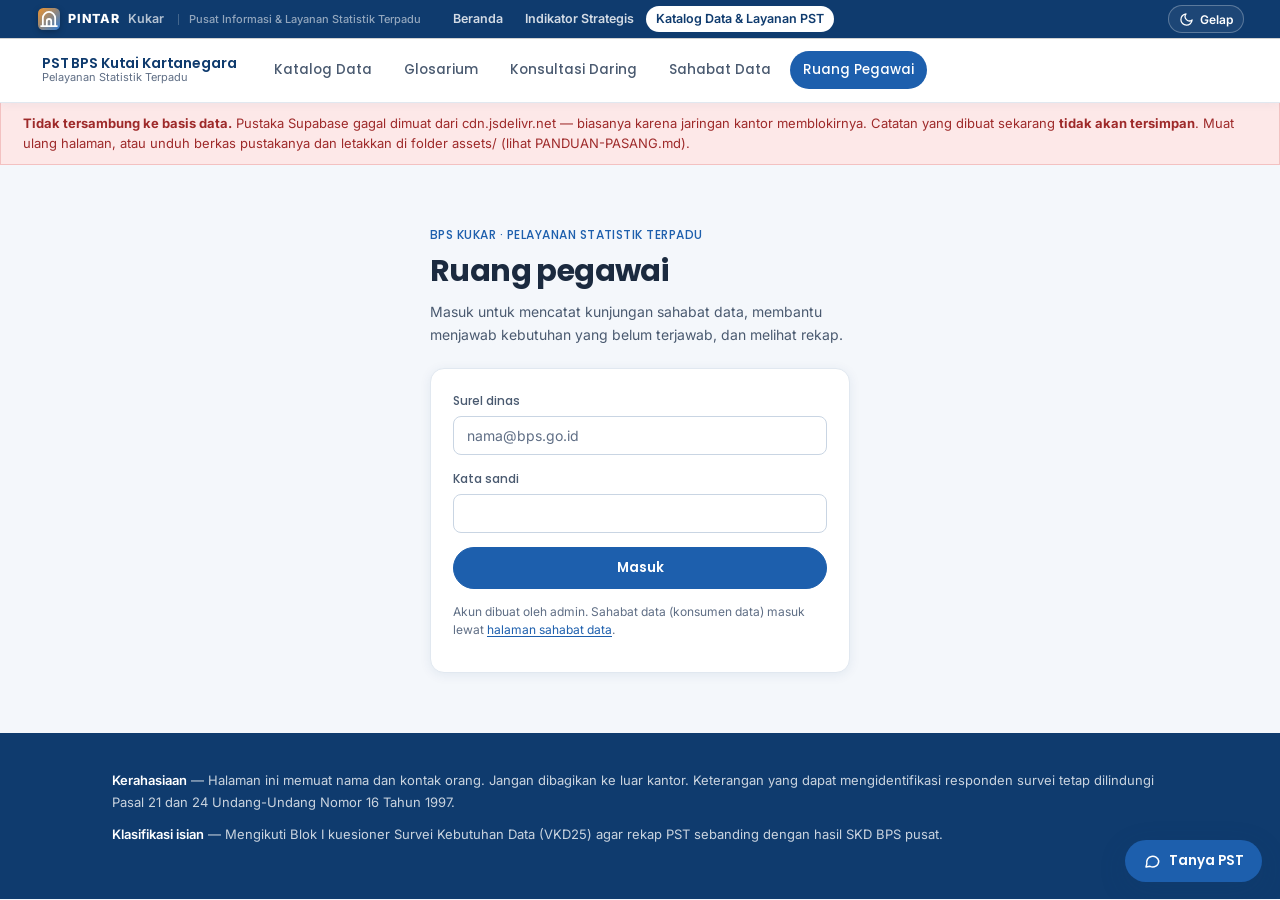
==== commit 0a66d3d2: "Add files via upload Pembaruan 08" ====
--- a/admin.html
+++ b/admin.html
@@ -137,6 +137,19 @@
 .tb__aksi button.bahaya { color:var(--s-tidak); }
 .tb__jenis { display:inline-block; font-size:10.5px; font-weight:700; letter-spacing:.04em; text-transform:uppercase; padding:1px 7px; border-radius:999px; margin-right:6px; background:var(--biru-wash); color:var(--biru-teks); vertical-align:1px; }
 .tb__jenis.api { background:var(--s-ada-bg); color:var(--s-ada); }
+/* tab Pertanyaan asisten */
+.as-daftar { display:grid; gap:8px; }
+.as { display:grid; grid-template-columns:44px 1fr; gap:10px; border:1px solid var(--line); border-radius:12px; padding:10px 12px; background:var(--panel); align-items:start; }
+.as.is-selesai { opacity:.6; }
+.as__n { text-align:center; font-family:var(--f-disp); font-size:18px; font-weight:700; color:var(--biru-teks); line-height:1.1; }
+.as__n small { display:block; font-family:var(--f-mono); font-size:10px; color:var(--ink-3); font-weight:400; margin-top:2px; }
+.as__t { font-size:14px; color:var(--ink); }
+.as__m { font-size:12px; color:var(--ink-3); margin-top:3px; }
+.as__aksi { display:flex; gap:10px; flex-wrap:wrap; margin-top:6px; font-size:12.5px; }
+.as__aksi button { background:none; border:0; padding:0; color:var(--link); cursor:pointer; font:inherit; font-weight:600; }
+.as__jenis { display:inline-block; font-size:10.5px; font-weight:700; letter-spacing:.04em; text-transform:uppercase; padding:1px 7px; border-radius:999px; margin-right:6px; background:var(--biru-wash); color:var(--biru-teks); vertical-align:1px; }
+.as__jenis.kosong { background:var(--s-tidak-bg); color:var(--s-tidak); }
+.as__jenis.buruk { background:var(--s-mohon-bg); color:var(--s-mohon); }
 .so-rinci { font-size:12px; color:var(--ink-3); margin-top:3px; }
 @media (max-width:900px){ .ind-wrap { grid-template-columns:minmax(0,1fr); } .ind-nav { flex-direction:row; flex-wrap:wrap; } .ind-nav__grup { flex-basis:100%; } .ind-simpan { padding-right:16px; bottom:70px; } }
 </style>
@@ -183,6 +196,7 @@
       <button role="tab" data-p="pKonsul"  aria-selected="false">Konsultasi daring</button>
       <button role="tab" data-p="pIndikator" aria-selected="false">Indikator</button>
       <button role="tab" data-p="pTerbitan" aria-selected="false">Terbitan &amp; agenda</button>
+      <button role="tab" data-p="pAsisten" aria-selected="false">Pertanyaan asisten</button>
       <button role="tab" data-p="pRekap"   aria-selected="false">Rekap kebutuhan</button>
       <button role="tab" data-p="pPeringkat" aria-selected="false">Peringkat petugas</button>
       <button role="tab" data-p="pProfil"  aria-selected="false">Profil saya</button>
@@ -475,6 +489,26 @@
     </div>
 
     <!-- ---- rekap ---- -->
+    <div class="panel" id="pAsisten" hidden>
+      <h2 class="sec">Pertanyaan ke asisten PST</h2>
+      <p class="sec__note">Setiap pertanyaan pengunjung ke asisten dicatat <b>tanpa identitas</b> (nomor HP, kode tiket, dan surel disamarkan) beserta jenis jawabannya dan nilai 👍/👎.
+        Dari sini terlihat apa yang belum bisa dijawab — tambahkan jawabannya di <span class="kode">assets/pengetahuan.js</span>, sinonimnya di <span class="kode">assets/paham.js</span> (kamus <i>AWAM</i>) atau
+        <span class="kode">assets/cari.js</span> (<i>ALIAS</i>), atau angkanya di tab Indikator — lalu tandai <b>ditangani</b>.</p>
+      <div class="summary" id="asRingkas"></div>
+      <div class="card" style="margin-top:14px">
+        <div class="card__title" style="display:flex;align-items:center;gap:10px;flex-wrap:wrap">Pertanyaan
+          <span style="margin-left:auto;display:flex;gap:6px;align-items:center;flex-wrap:wrap">
+            <select id="asSaring" class="btn btn--ghost btn--sm" style="padding-block:4px">
+              <option value="gagal">Belum terjawab</option><option value="buruk">Dinilai 👎</option><option value="sering">Paling sering</option><option value="semua">Semua (terbaru)</option><option value="ditangani">Sudah ditangani</option>
+            </select>
+            <select id="asHari" class="btn btn--ghost btn--sm" style="padding-block:4px"><option value="7">7 hari</option><option value="30" selected>30 hari</option><option value="90">90 hari</option><option value="0">Semua</option></select>
+            <button type="button" class="btn btn--ghost btn--sm" id="asMuat">Muat ulang</button>
+          </span></div>
+        <div id="msgAsisten"></div>
+        <div id="asDaftar" class="as-daftar"></div>
+      </div>
+    </div>
+
     <div class="panel" id="pRekap" hidden>
       <div class="summary" style="margin-bottom:20px">
         <div><div class="n" id="rTotal">0</div><div class="l">kunjungan tercatat</div></div>
@@ -520,11 +554,13 @@
 <script src="assets/cari.js"></script>
 <script src="assets/pengetahuan.js"></script>
 <script src="assets/glosarium.js"></script>
+<script src="assets/paham.js"></script>
 <script src="assets/app.js"></script>
 <script src="assets/admin.js"></script>
 <script src="assets/terbitan-awal.js"></script>
 <script src="assets/indikator-admin.js"></script>
 <script src="assets/terbitan-admin.js"></script>
+<script src="assets/asisten-admin.js"></script>
 <script src="assets/sumber-otomatis.js"></script>
 <script src="assets/chat.js"></script>
 </body>
--- a/assets/theme.css
+++ b/assets/theme.css
@@ -145,8 +145,8 @@
   color:var(--link); margin-bottom:14px;
 }
 .grid { display:grid; gap:14px; }
-.grid--2 { grid-template-columns:repeat(auto-fit,minmax(300px,1fr)); }
-.grid--3 { grid-template-columns:repeat(auto-fit,minmax(230px,1fr)); }
+.grid--2 { grid-template-columns:repeat(auto-fit,minmax(min(300px,100%),1fr)); }
+.grid--3 { grid-template-columns:repeat(auto-fit,minmax(min(230px,100%),1fr)); }
 
 /* kartu layanan ala portal PST */
 .layanan { display:grid; grid-template-columns:repeat(auto-fit,minmax(220px,1fr)); gap:14px; }
--- a/assets/asisten.css
+++ b/assets/asisten.css
@@ -90,6 +90,20 @@
 .cb__kirim { border: 1px solid var(--cb-biru); background: var(--cb-biru); color: #fff; border-radius: 999px; padding: 8px 16px; font: 600 12.5px inherit; font-family: inherit; cursor: pointer; }
 .cb__kirim:hover { background: var(--cb-biru-2); border-color: var(--cb-biru-2); }
 
+/* alat di tiap jawaban: salin, WhatsApp, nilai 👍/👎 */
+.cb__alat { display: flex; flex-wrap: wrap; align-items: center; gap: 6px; margin-top: 10px; padding-top: 8px; border-top: 1px dashed var(--cb-line); }
+.cb__alat button { background: transparent; border: 1px solid var(--cb-line-2); border-radius: 999px; color: var(--cb-ink-2); font: 500 11.5px inherit; font-family: inherit; padding: 4px 10px; cursor: pointer; min-height: 26px; }
+.cb__alat button:hover { border-color: var(--cb-biru); color: var(--cb-teks-biru); background: var(--cb-wash); }
+.cb__nilai { margin-left: auto; display: inline-flex; gap: 4px; align-items: center; }
+.cb__nilai button { padding: 3px 8px; font-size: 13px; line-height: 1; }
+.cb__nilai-ok { font-size: 11.5px; color: var(--cb-ink-3); }
+/* daftar peringkat kab/kota atau kecamatan */
+.cb__urut { margin: 8px 0 4px; padding-left: 22px; font-size: 12.5px; color: var(--cb-ink-2); columns: 2; column-gap: 14px; }
+.cb__urut li { break-inside: avoid; padding: 1px 0; }
+.cb__urut li span { color: var(--cb-ink); font-weight: 600; }
+.cb__urut li.is-kukar { color: var(--cb-teks-biru); font-weight: 700; }
+.cb__urut li.is-kukar span { color: var(--cb-teks-biru); }
+
 /* potongan yang dipakai jawaban: label status katalog & kode tiket */
 .cb .pill { display: inline-block; font-family: "Poppins", "Plus Jakarta Sans", sans-serif; font-size: 11px; font-weight: 600; padding: 3px 10px; border-radius: 999px; white-space: nowrap; }
 .cb .pill.ada { background: var(--cb-ada-bg); color: var(--cb-ada); }
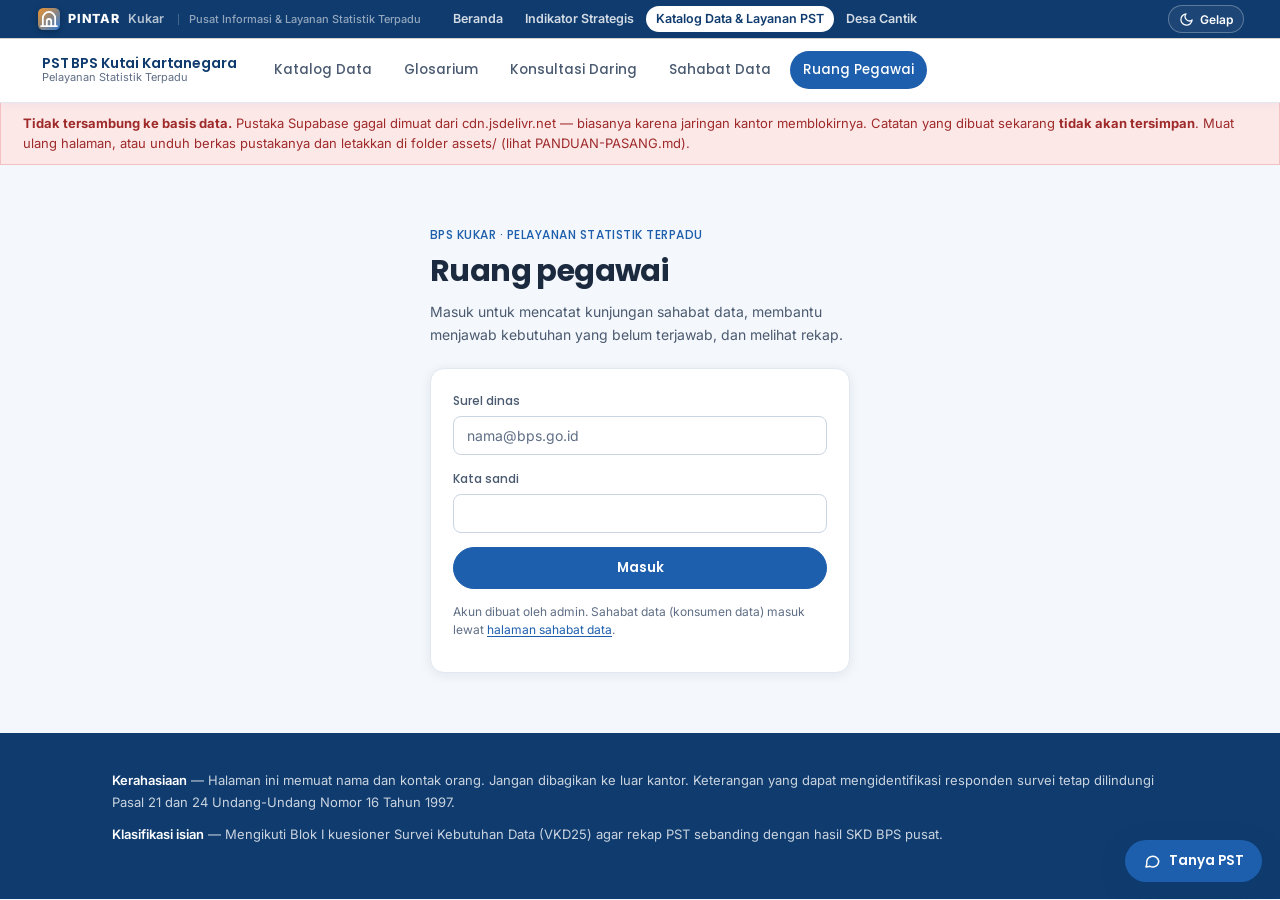
==== commit dcb14ff7: "Add files via upload" ====
--- a/admin.html
+++ b/admin.html
@@ -150,6 +150,19 @@
 .as__jenis { display:inline-block; font-size:10.5px; font-weight:700; letter-spacing:.04em; text-transform:uppercase; padding:1px 7px; border-radius:999px; margin-right:6px; background:var(--biru-wash); color:var(--biru-teks); vertical-align:1px; }
 .as__jenis.kosong { background:var(--s-tidak-bg); color:var(--s-tidak); }
 .as__jenis.buruk { background:var(--s-mohon-bg); color:var(--s-mohon); }
+.as__jenis.swalayan { background:var(--s-ada-bg); color:var(--s-ada); }
+.summary--5 { grid-template-columns:repeat(auto-fit,minmax(min(160px,100%),1fr)); }
+/* usulan jawaban otomatis pada rincian tiket */
+.usul { border:1px solid var(--line); border-left:3px solid var(--biru); border-radius:10px; background:var(--sunk); padding:12px 14px; margin-top:14px; }
+.usul--kosong { border-left-color:var(--line-2); color:var(--ink-3); font-size:13px; }
+.usul__h { display:flex; align-items:center; gap:10px; flex-wrap:wrap; font-size:13px; color:var(--ink-2); margin-bottom:8px; }
+.usul__h b { color:var(--biru-teks); font-family:var(--f-disp); }
+.usul__k { font-size:10.5px; font-weight:700; letter-spacing:.04em; text-transform:uppercase; padding:2px 8px; border-radius:999px; background:var(--s-lain-bg); color:var(--s-lain); }
+.usul__k.tinggi { background:var(--s-ada-bg); color:var(--s-ada); }
+.usul__k.sedang { background:var(--s-mohon-bg); color:var(--s-mohon); }
+.usul__t { white-space:pre-wrap; font-family:var(--f-ui); font-size:13px; line-height:1.6; color:var(--ink); background:var(--panel); border:1px solid var(--line); border-radius:8px; padding:11px 13px; margin:0; max-height:280px; overflow:auto; }
+.usul__a { display:flex; gap:10px; flex-wrap:wrap; margin-top:9px; }
+.usul__a button { background:none; border:0; padding:0; color:var(--link); cursor:pointer; font:600 12.5px var(--f-ui); min-height:24px; }
 .so-rinci { font-size:12px; color:var(--ink-3); margin-top:3px; }
 @media (max-width:900px){ .ind-wrap { grid-template-columns:minmax(0,1fr); } .ind-nav { flex-direction:row; flex-wrap:wrap; } .ind-nav__grup { flex-basis:100%; } .ind-simpan { padding-right:16px; bottom:70px; } }
 </style>
@@ -494,12 +507,12 @@
       <p class="sec__note">Setiap pertanyaan pengunjung ke asisten dicatat <b>tanpa identitas</b> (nomor HP, kode tiket, dan surel disamarkan) beserta jenis jawabannya dan nilai 👍/👎.
         Dari sini terlihat apa yang belum bisa dijawab — tambahkan jawabannya di <span class="kode">assets/pengetahuan.js</span>, sinonimnya di <span class="kode">assets/paham.js</span> (kamus <i>AWAM</i>) atau
         <span class="kode">assets/cari.js</span> (<i>ALIAS</i>), atau angkanya di tab Indikator — lalu tandai <b>ditangani</b>.</p>
-      <div class="summary" id="asRingkas"></div>
+      <div class="summary summary--5" id="asRingkas"></div>
       <div class="card" style="margin-top:14px">
         <div class="card__title" style="display:flex;align-items:center;gap:10px;flex-wrap:wrap">Pertanyaan
           <span style="margin-left:auto;display:flex;gap:6px;align-items:center;flex-wrap:wrap">
             <select id="asSaring" class="btn btn--ghost btn--sm" style="padding-block:4px">
-              <option value="gagal">Belum terjawab</option><option value="buruk">Dinilai 👎</option><option value="sering">Paling sering</option><option value="semua">Semua (terbaru)</option><option value="ditangani">Sudah ditangani</option>
+              <option value="gagal">Belum terjawab</option><option value="buruk">Dinilai 👎</option><option value="swalayan">Permintaan data (otomatis / jadi tiket)</option><option value="sering">Paling sering</option><option value="semua">Semua (terbaru)</option><option value="ditangani">Sudah ditangani</option>
             </select>
             <select id="asHari" class="btn btn--ghost btn--sm" style="padding-block:4px"><option value="7">7 hari</option><option value="30" selected>30 hari</option><option value="90">90 hari</option><option value="0">Semua</option></select>
             <button type="button" class="btn btn--ghost btn--sm" id="asMuat">Muat ulang</button>
@@ -553,6 +566,7 @@
 <script src="assets/katalog.js"></script>
 <script src="assets/cari.js"></script>
 <script src="assets/pengetahuan.js"></script>
+<script src="assets/descan-tahu.js"></script>
 <script src="assets/glosarium.js"></script>
 <script src="assets/paham.js"></script>
 <script src="assets/app.js"></script>
